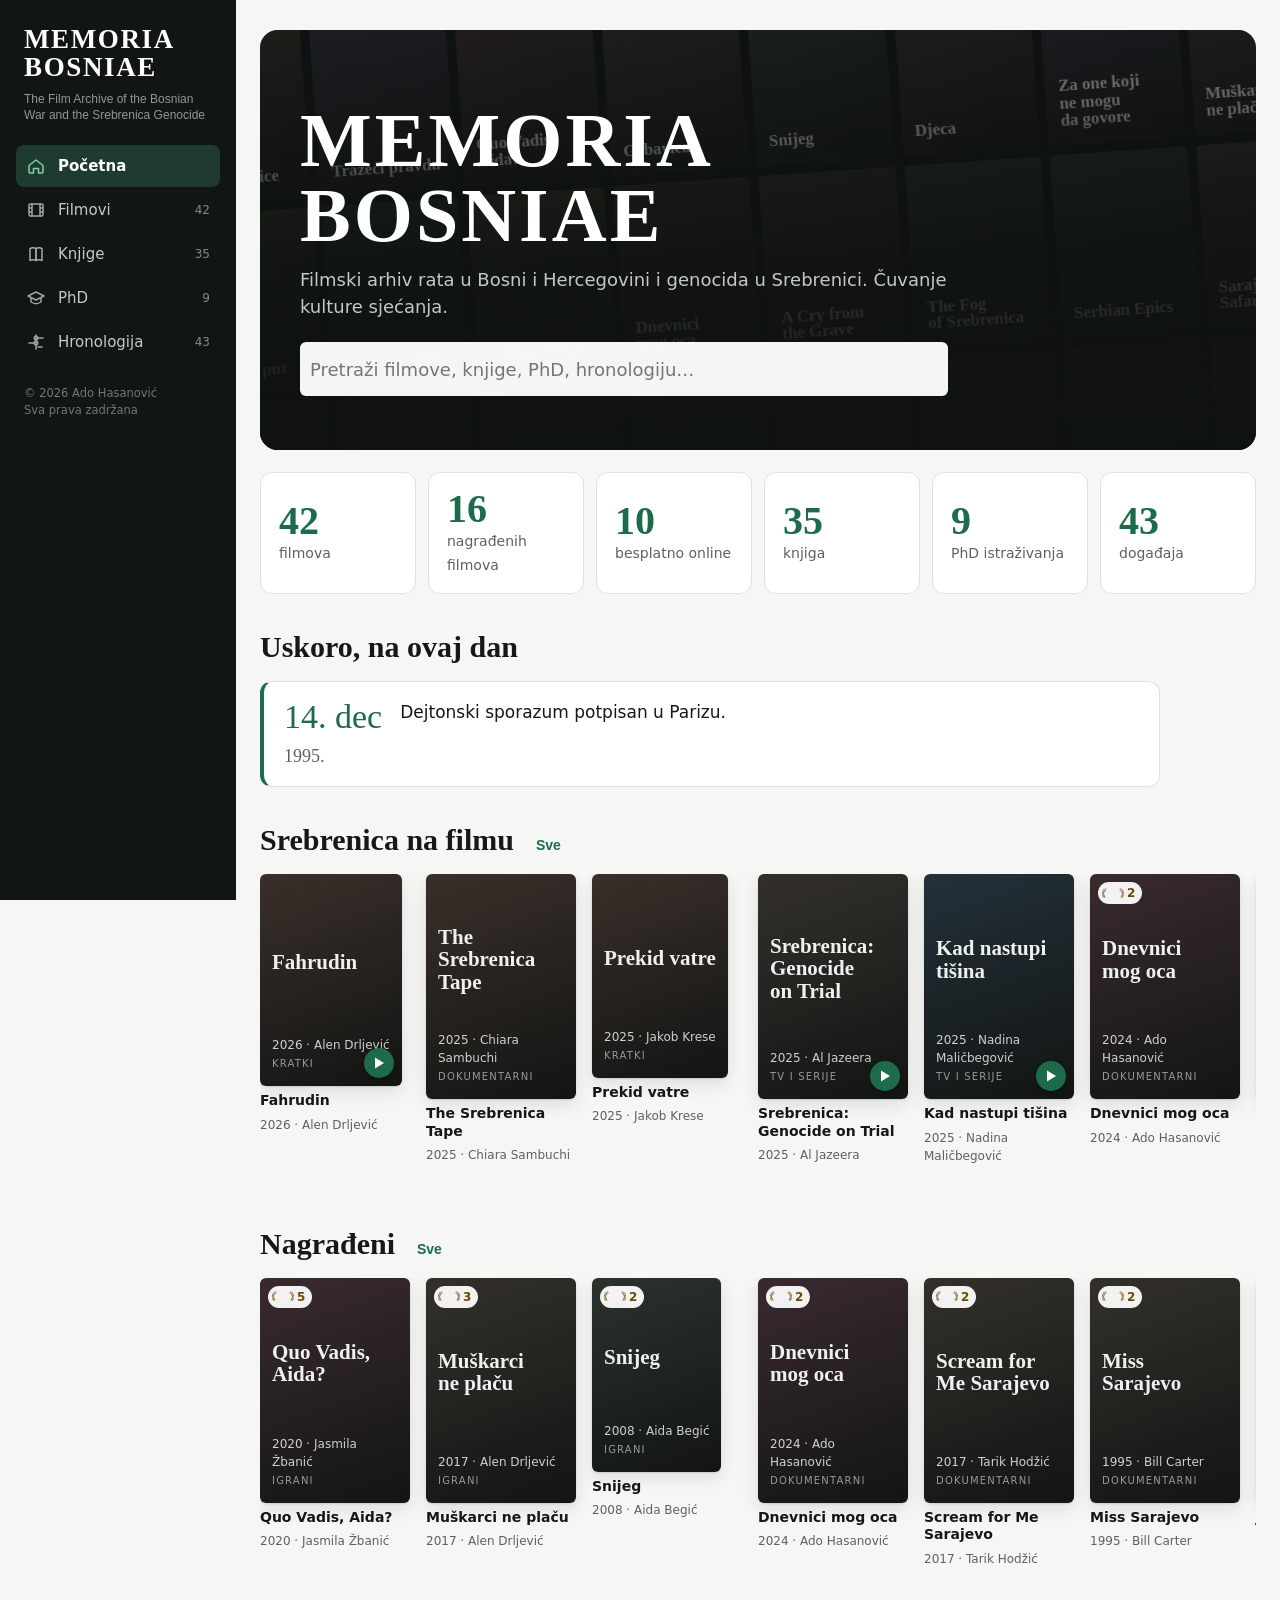
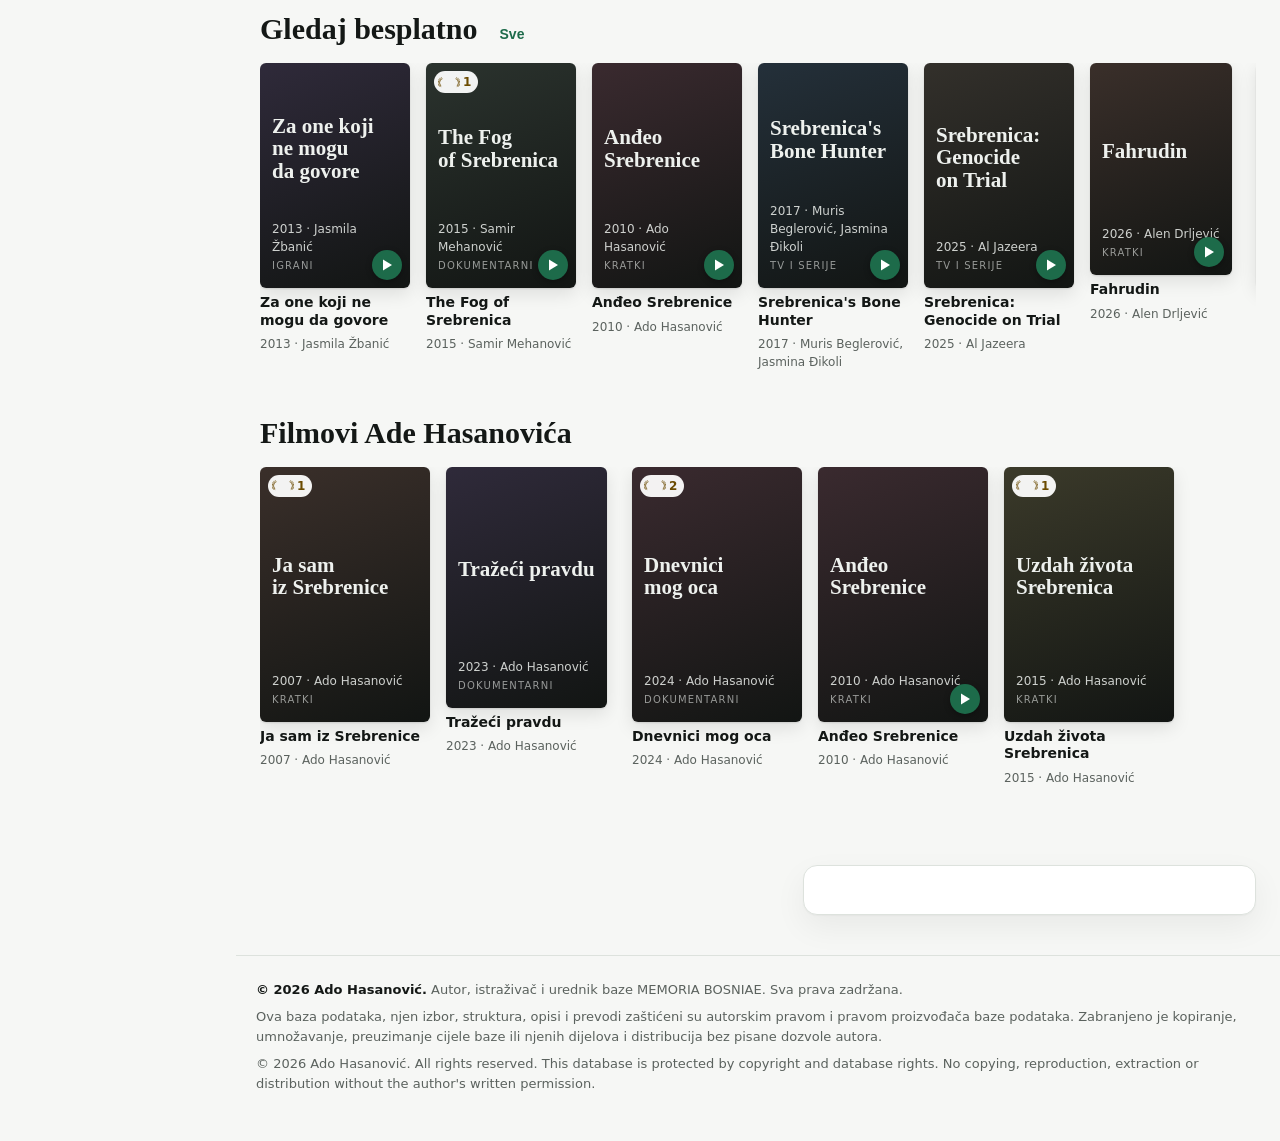
==== index.html @ 064d24ef "Objava 2026-11-22T23:03: index.html" ====
<!DOCTYPE html>
<html lang="bs">
<head>
<meta charset="utf-8">
<meta name="viewport" content="width=device-width,initial-scale=1">
<title>MEMORIA BOSNIAE</title>
<link rel="stylesheet" href="fonts.css">
<style>
/* VOICE: quiet editorial tool for an archive of record
   IDEA: a film archive's card catalogue, each work one index card with its provenance
   PICTURE: the catalogue itself, list of cards beside the open card
   COLOUR and TYPE: paper white, deep ink, Srebrenica flower green; amber only for "za provjeru"
   LAYOUT: bar with sections and actions, filters, list left, open card right */
:root{color-scheme:light dark;--bg:light-dark(#f6f7f5,#0f1311);--card:light-dark(#fff,#161b18);--ink:light-dark(#141816,#e9ece9);--mut:light-dark(#5b625e,#9aa39e);--line:light-dark(#dde2dd,#2a312d);--g:light-dark(#1d6b4a,#5fbf8f);--a:light-dark(#9a5b00,#e0a64a);--r:light-dark(#a3262a,#ef7b7f)}
*{box-sizing:border-box;min-width:0}
body{margin:0;background:var(--bg);color:var(--ink);font:16px/1.5 "Source Sans 3",system-ui,sans-serif}
h1,h2{font-family:"Cormorant Garamond",Georgia,serif;font-weight:600;line-height:1.1;margin:0}
button,input,select,textarea{font:inherit;color:inherit}
button{cursor:pointer;min-height:40px;padding:0 14px;border:1px solid var(--line);border-radius:6px;background:var(--card)}
button:hover{border-color:var(--g)}
button.pri{background:var(--g);border-color:var(--g);color:#fff}
button.dng{color:var(--r)}
:focus-visible{outline:3px solid var(--g);outline-offset:2px}
input,select,textarea{width:100%;padding:8px 10px;border:1px solid var(--line);border-radius:6px;background:var(--card);min-height:40px}
textarea{min-height:80px;resize:vertical}
.app{display:grid;grid-template-columns:236px minmax(0,1fr);min-height:100vh}
.side{position:sticky;top:0;height:100vh;overflow:auto;background:#111513;color:#d8ddd9;display:flex;flex-direction:column;gap:22px;padding:26px 16px 18px}
.brand{font-family:"Cormorant Garamond",serif;font-size:27px;line-height:1.02;font-weight:600;letter-spacing:.06em;color:#fff;padding:0 8px}
.brand small{display:block;margin-top:10px;font-family:"Source Sans 3",sans-serif;font-size:12px;line-height:1.35;letter-spacing:0;font-weight:400;color:#8f9a93}
.tabs{display:flex;flex-direction:column;gap:2px}
.tabs button{display:flex;align-items:center;gap:12px;width:100%;min-height:42px;padding:0 10px;border:0;border-radius:8px;background:none;color:#c3cac5;text-align:start;font-size:15px}
.tabs button svg{flex:none;opacity:.8}
.tabs button .n{margin-inline-start:auto;font-size:12px;color:#7f8a83;font-variant-numeric:tabular-nums}
.tabs button:hover{background:#1c221f;color:#fff}
.tabs button[aria-pressed=true]{background:#1f3a2e;color:#fff;font-weight:600}
.tabs button[aria-pressed=true] svg{opacity:1;color:#7fd3a6}
.sideacts{display:flex;flex-direction:column;gap:6px;margin-top:auto}
.sideacts button{background:#1a1f1c;border-color:#2a312d;color:#d8ddd9;text-align:start;font-size:14px}
.sideacts button:hover{border-color:#5fbf8f}
#home{padding:0 24px 40px}
.hhero{position:relative;overflow:hidden;border-radius:18px;background:#0e1210;color:#eef1ee;min-height:420px;display:flex;align-items:flex-end}
.hwall{position:absolute;inset:-20px;display:grid;grid-template-columns:repeat(auto-fill,minmax(110px,1fr));grid-auto-rows:165px;gap:8px;transform:rotate(-4deg) scale(1.12);opacity:.55}
.hwall .ph{aspect-ratio:auto;height:100%;border-radius:4px;overflow:hidden}.hwall img,.hwall .typo{width:100%;height:100%;object-fit:cover}
.hwall .typo .tt{font-size:15px}.hwall .typo .ty,.hwall .typo .tm{display:none}
.hhero::after{content:"";position:absolute;inset:0;background:linear-gradient(180deg,rgb(14 18 16/.15) 0%,rgb(14 18 16/.75) 55%,rgb(14 18 16/.97) 100%)}
.hin{position:relative;z-index:1;padding:40px;max-width:820px;display:flex;flex-direction:column;gap:14px}
.hin h2{font-family:"Cormorant Garamond",Georgia,serif;font-size:clamp(44px,6vw,76px);line-height:.98;letter-spacing:.04em;margin:0;color:#fff}
.hin p{margin:0;font-size:18px;color:#c3cac5;max-width:36em}
.hsearch{display:flex;gap:8px;margin-top:8px}.hsearch input{min-height:54px;font-size:18px;background:rgb(255 255 255/.96);color:#141816;border:0}
.hres{position:relative;z-index:2;margin-top:10px;background:var(--card);color:var(--ink);border-radius:12px;max-height:340px;overflow:auto;box-shadow:0 12px 30px rgb(0 0 0/.35)}
.hres button{display:flex;gap:12px;width:100%;border:0;border-bottom:1px solid var(--line);border-radius:0;background:none;text-align:start;padding:10px 14px;min-height:48px;align-items:center}
.hres small{color:var(--g);font-weight:600;min-width:7.5em}
.hstats{display:grid;grid-template-columns:repeat(auto-fit,minmax(140px,1fr));gap:12px;margin:22px 0 6px}
.hstat{background:var(--card);border:1px solid var(--line);border-radius:12px;padding:16px 18px;text-align:start}
.hstat b{display:block;font-family:"Cormorant Garamond",Georgia,serif;font-size:40px;line-height:1;color:var(--g)}
.hstat span{font-size:14px;color:var(--mut)}
.hrow{margin-top:30px}.hrow h3{font-family:"Cormorant Garamond",Georgia,serif;font-size:30px;margin:0 0 12px;display:flex;align-items:baseline;gap:12px}
.hrow h3 button{font-family:"Source Sans 3",sans-serif;font-size:14px;min-height:32px;padding:0 10px;border:0;background:none;color:var(--g)}
.hstrip{display:grid;grid-auto-flow:column;grid-auto-columns:minmax(150px,170px);gap:16px;overflow-x:auto;padding-bottom:8px}
.hday{display:flex;gap:18px;align-items:flex-start;background:var(--card);border:1px solid var(--line);border-left:4px solid var(--g);border-radius:12px;padding:18px 20px;max-width:900px}
.hday .d{font-family:"Cormorant Garamond",Georgia,serif;font-size:34px;line-height:1;color:var(--g);white-space:nowrap}
.upbar{position:fixed;left:50%;bottom:22px;transform:translateX(-50%);display:none;align-items:center;gap:12px;background:#111513;color:#eef1ee;padding:10px 12px 10px 18px;border-radius:12px;box-shadow:0 10px 30px rgb(0 0 0/.3);z-index:25;font-size:15px}.upbar.on{display:flex}.upbar #uplater{background:none;color:#c3cac5;border-color:#2a312d}
.ver{display:inline-block;margin-top:10px;font-family:"Source Sans 3",sans-serif;font-size:12px;letter-spacing:.02em;font-weight:600;color:#a6e6c3;background:#1f3a2e;padding:2px 9px;border-radius:99px}.ver:empty{display:none}
.sidecopy{margin:0;padding:0 8px;font-size:11.5px;line-height:1.4;color:#6f7a73}
.mainw{min-width:0;display:flex;flex-direction:column}
.top{position:sticky;top:0;z-index:5;display:flex;flex-wrap:wrap;align-items:center;gap:10px 16px;padding:18px 24px 12px;background:color-mix(in srgb,var(--bg) 92%,transparent);backdrop-filter:blur(10px)}
.top h1{font-family:"Cormorant Garamond",Georgia,serif;font-size:38px;line-height:1;margin:0 auto 0 0}
.acts{display:flex;gap:6px;flex-wrap:wrap}
.tools{display:grid;grid-template-columns:repeat(auto-fit,minmax(150px,1fr));gap:8px 10px;padding:4px 24px 12px;align-items:end}.tools .q{grid-column:span 2}.chk{display:flex;gap:8px;align-items:center;min-height:40px;font-size:15px;color:var(--ink)!important}.chk input{width:20px;min-height:0;height:20px;accent-color:var(--g)}
.tools label{font-size:13px;color:var(--mut)}
.stats{padding:0 24px 14px;font-size:14px;color:var(--mut);display:flex;gap:16px;flex-wrap:wrap}
.stats b{color:var(--ink)}
main{display:grid;grid-template-columns:minmax(0,1.15fr) minmax(0,1fr);gap:22px;padding:0 24px 40px;align-items:start}
.list{display:flex;flex-direction:column;gap:6px;max-height:calc(100vh - 200px);overflow:auto;padding:4px 6px 4px 2px}
.it{flex:none;display:grid;grid-template-columns:auto minmax(0,1fr) auto;gap:4px 12px;text-align:start;padding:10px 12px;background:var(--card);border:1px solid var(--line);border-radius:8px;min-height:0}
.it[aria-current=true]{border-color:var(--g);box-shadow:0 0 0 1px var(--g)}
.it .y{font-family:"Cormorant Garamond",serif;font-size:22px;color:var(--g);line-height:1.1;min-width:2.6em}
.it .t{font-weight:600}
.it .s{grid-column:2;font-size:14px;color:var(--mut)}
.badge{font-size:12px;font-weight:600;padding:2px 8px;border-radius:99px;white-space:nowrap;align-self:start}
.P{background:color-mix(in srgb,var(--g) 16%,transparent);color:var(--g)}
.ZP{background:color-mix(in srgb,var(--a) 18%,transparent);color:var(--a)}
.warn{color:var(--a);font-size:13px}
.bk .typo{background:linear-gradient(160deg,var(--c),#121513)}
.bk .typo .tt{font-size:18px}
.list.grid{display:grid;grid-template-columns:repeat(auto-fill,minmax(150px,1fr));gap:18px 14px;align-content:start}
.pc{display:flex;flex-direction:column;gap:6px;text-align:start;padding:0;border:0;background:none;min-height:0}
.pc .ph{position:relative;aspect-ratio:2/3;border-radius:6px;overflow:hidden;box-shadow:0 1px 2px rgb(0 0 0/.12),0 6px 18px rgb(0 0 0/.10);outline:2px solid transparent;transition:transform .15s}
.pc:hover .ph{transform:translateY(-2px)}.pc[aria-current=true] .ph{outline-color:var(--g);outline-offset:3px}
.pc img{width:100%;height:100%;object-fit:cover;display:block}
.typo{width:100%;height:100%;display:flex;flex-direction:column;justify-content:space-between;padding:14px 12px;color:#eef1ee}
.typo .tt{font-family:"Cormorant Garamond",Georgia,serif;font-weight:600;font-size:21px;line-height:1.05;text-wrap:balance}
.typo .ty{font-size:12px;opacity:.85}.typo .tm{font-size:10px;letter-spacing:.12em;text-transform:uppercase;opacity:.7}
.pc .pt{font-weight:600;font-size:14px;line-height:1.25}.pc .ps{font-size:12px;color:var(--mut)}
.wb{position:absolute;top:8px;left:8px;display:flex;align-items:center;gap:3px;background:rgb(255 255 255/.94);color:#6b4b00;font-size:12px;font-weight:700;padding:2px 7px 2px 4px;border-radius:99px}
.sd{position:absolute;top:10px;right:10px;width:10px;height:10px;border-radius:50%;border:2px solid #fff}.sd.P{background:var(--g)}.sd.ZP{background:var(--a)}
.hero{display:grid;grid-template-columns:180px minmax(0,1fr);gap:22px;align-items:start}
.hero .ph{aspect-ratio:2/3;border-radius:6px;overflow:hidden;box-shadow:0 6px 22px rgb(0 0 0/.18)}.hero img{width:100%;height:100%;object-fit:cover;display:block}
.laurels{display:flex;flex-wrap:wrap;gap:10px 18px;margin:6px 0 4px}
.laurel{position:relative;width:168px;height:92px;display:flex;align-items:center;justify-content:center;color:#7a5a12}
.laurel.n{color:var(--mut)}
.laurel svg{position:absolute;inset:0;width:100%;height:100%}
.laurel .lt{position:relative;text-align:center;max-width:104px;line-height:1.1;display:flex;flex-direction:column;gap:2px}
.laurel b{font-size:11.5px;text-transform:none}.laurel span{font-size:10.5px;opacity:.85}
.fj{list-style:none;margin:0;padding:0;border-top:1px solid var(--line)}
.fj li{display:grid;grid-template-columns:3.2em minmax(0,1fr) auto;gap:10px;padding:8px 0;border-bottom:1px solid var(--line);font-size:15px;align-items:baseline}
.fj .y{color:var(--mut);font-variant-numeric:tabular-nums}
.rz{font-size:11px;font-weight:700;padding:1px 8px;border-radius:99px;white-space:nowrap}
.rz.nagrada{background:#f3e7c4;color:#6b4b00}.rz.nominacija{background:color-mix(in srgb,var(--a) 14%,transparent);color:var(--a)}.rz.selekcija{background:color-mix(in srgb,var(--mut) 14%,transparent);color:var(--mut)}
.watchbar{display:flex;flex-wrap:wrap;gap:8px;margin:14px 0 6px}
.playbtn{display:inline-flex;align-items:center;gap:10px;min-height:48px;padding:0 20px;border-radius:8px;border:0;background:var(--g);color:#fff;font-weight:600;font-size:16px}
.playbtn.paid{background:var(--ink);color:var(--bg)}
.playbtn svg{flex:none}
.find{display:flex;flex-wrap:wrap;gap:6px;align-items:center;font-size:14px;color:var(--mut)}
.find a{padding:4px 10px;border:1px solid var(--line);border-radius:99px;text-decoration:none;color:var(--ink)}
.find a:hover{border-color:var(--g)}
.pb{position:absolute;bottom:8px;right:8px;width:30px;height:30px;border-radius:50%;background:var(--g);display:flex;align-items:center;justify-content:center;box-shadow:0 2px 6px rgb(0 0 0/.3)}
video.arch{width:100%;max-height:420px;background:#000;border-radius:8px;margin:6px 0}
.frow{display:grid;grid-template-columns:70px minmax(0,1.3fr) minmax(0,1fr) minmax(0,1.2fr) 120px 40px;gap:6px;margin-bottom:6px}
.frow input[data-f=izvor]{grid-column:2/6}
.drop{display:flex;gap:14px;align-items:center;padding:12px;border:1px dashed var(--line);border-radius:8px}
.drop.on{border-color:var(--g);background:color-mix(in srgb,var(--g) 8%,transparent)}
.drop .pv{width:72px;aspect-ratio:2/3;border-radius:4px;overflow:hidden;background:var(--line);flex:none}.drop .pv img{width:100%;height:100%;object-fit:cover}
.panel{position:sticky;top:84px;max-height:calc(100vh - 100px);overflow:auto;background:var(--card);border:1px solid var(--line);border-radius:14px;padding:24px;box-shadow:0 1px 2px rgb(0 0 0/.04),0 12px 32px rgb(0 0 0/.06)}
.panel.film{padding:0}.panel.film .inner{padding:24px}
.backdrop{position:relative;padding:24px;border-radius:14px 14px 0 0;overflow:hidden;background:#151a17;color:#eef1ee}
.backdrop .bg{position:absolute;inset:-30px;background-size:cover;background-position:center;filter:blur(28px) saturate(1.1);opacity:.5;transform:scale(1.1)}
.backdrop::after{content:"";position:absolute;inset:0;background:linear-gradient(180deg,rgb(17 21 19/.35),rgb(17 21 19/.85))}
.backdrop>*{position:relative;z-index:1}
.backdrop .meta{color:#c3cac5}.backdrop h2{color:#fff}
.backdrop .find{color:#c3cac5}.backdrop .find a{color:#eef1ee;border-color:rgb(255 255 255/.2)}
.backdrop .laurels{margin-top:18px}.backdrop .badge.P{background:rgb(127 211 166/.18);color:#a6e6c3}.backdrop .badge.ZP{background:rgb(224 166 74/.2);color:#f0c27e}.backdrop .laurel{color:#e3c477}.backdrop .laurel.n{color:#aab3ad}
.panel h2{font-size:34px}
.meta{color:var(--mut);margin:6px 0 14px}
.sec{margin:14px 0}
.sec h3{font-size:13px;color:var(--mut);margin:0 0 4px;font-weight:600}
.sec p{margin:0}
.chips{display:flex;flex-wrap:wrap;gap:6px}
.chip{font-size:13px;padding:2px 10px;border-radius:99px;border:1px solid var(--line)}
.w{display:flex;gap:8px;align-items:baseline;margin:4px 0}
.w .k{font-size:12px;font-weight:600;padding:1px 8px;border-radius:99px;white-space:nowrap}
.k.besplatno{background:color-mix(in srgb,var(--g) 16%,transparent);color:var(--g)}
.k.reklame,.k.placeno{background:color-mix(in srgb,var(--a) 16%,transparent);color:var(--a)}
.k.nema{background:color-mix(in srgb,var(--r) 12%,transparent);color:var(--r)}
a{color:var(--g);overflow-wrap:anywhere}
.row{display:flex;gap:8px;flex-wrap:wrap;margin-top:16px}
.form{display:grid;grid-template-columns:minmax(0,1fr) minmax(0,1fr);gap:10px 12px}
.form .full{grid-column:1/-1}
.form label{font-size:13px;color:var(--mut);display:block;margin-bottom:3px}
.wrow{display:grid;grid-template-columns:130px minmax(0,1fr) minmax(0,1.4fr) 40px;gap:6px;margin-bottom:6px}
.wrow button{padding:0}
.empty{color:var(--mut);padding:30px;text-align:center}
.toast{position:fixed;bottom:20px;left:50%;transform:translateX(-50%);background:var(--ink);color:var(--bg);padding:10px 18px;border-radius:8px;opacity:0;transition:opacity .2s;pointer-events:none;z-index:20}
.toast.on{opacity:1}
.modal{position:fixed;inset:0;background:rgb(0 0 0/.4);display:none;align-items:center;justify-content:center;z-index:30;padding:20px}
.modal.on{display:flex}
.modal>div{background:var(--card);border-radius:10px;padding:22px;max-width:420px}
.legal{border-top:1px solid var(--line);padding:24px 20px 40px;font-size:13px;color:var(--mut);max-width:1100px}.legal p{margin:0 0 8px}.legal strong{color:var(--ink)}
.web #bNew,.web #bUndo,.web #bVid,.web .sideacts,.web .panel .row,.web .warnsec,.web .notesec,.web #fs,.web label[for=fs],.web .sd,.web .badge{display:none!important}
@media(prefers-reduced-motion:reduce){.toast{transition:none}}
@media(max-width:860px){.app{grid-template-columns:minmax(0,1fr)}.side{position:static;height:auto;padding:16px}.tabs{flex-direction:row;flex-wrap:wrap}.tabs button{width:auto}.sideacts{flex-direction:row;flex-wrap:wrap;margin-top:0}.panel{position:static;max-height:none}.hero{grid-template-columns:120px minmax(0,1fr)}.frow{grid-template-columns:minmax(0,1fr) minmax(0,1fr)}.frow input[data-f=izvor]{grid-column:1/-1}main{grid-template-columns:minmax(0,1fr)}.list{max-height:none}.panel{position:static;max-height:none}.tools{grid-template-columns:minmax(0,1fr) minmax(0,1fr)}.tools .q{grid-column:1/-1}.form{grid-template-columns:minmax(0,1fr)}.wrow{grid-template-columns:minmax(0,1fr) minmax(0,1fr)}}
</style>
</head>
<body>
<div class="app">
<aside class="side">
  <div class="brand">MEMORIA<br>BOSNIAE<small>The Film Archive of the Bosnian War and the Srebrenica Genocide</small><span class="ver" id="ver"></span></div>
  <nav class="tabs" id="tabs" aria-label="Sekcije"></nav>
  <div class="sideacts">
    <button id="bSave">Spremi kopiju baze</button>
    <button id="bLoad">Učitaj bazu</button>
    <button id="bPub">Objavi na web</button>
    <button id="bExport">Izvezi JSON</button>
    <button id="bSet">Postavke objave</button>
  </div>
  <p class="sidecopy">© 2026 Ado Hasanović<br>Sva prava zadržana</p>
  <input type="file" id="file" accept=".json,application/json" hidden><input type="file" id="vid" accept="video/*,.mp4,.mov,.mkv,.webm" multiple hidden><input type="file" id="pimg" accept="image/*" hidden><input type="file" id="srt" accept=".srt,.vtt,.txt" hidden>
</aside>
<div class="mainw">
  <header class="top">
    <h1 id="h1">Filmovi</h1>
    <div class="acts">
      <button id="bVid" hidden>Uvezi videe iz ADONIS</button>
      <button id="bUndo" disabled>Poništi</button>
      <button class="pri" id="bNew">+ Novi unos</button>
    </div>
  </header>
  <section id="home" hidden></section>
  <div class="tools" id="tools"></div>
  <div class="stats" id="stats"></div>
  <main>
    <div class="list" id="list" role="list"></div>
    <section class="panel" id="panel" aria-live="polite"></section>
  </main>
  <footer class="legal">
    <p><strong>© 2026 Ado Hasanović.</strong> Autor, istraživač i urednik baze MEMORIA BOSNIAE. Sva prava zadržana.</p>
    <p>Ova baza podataka, njen izbor, struktura, opisi i prevodi zaštićeni su autorskim pravom i pravom proizvođača baze podataka. Zabranjeno je kopiranje, umnožavanje, preuzimanje cijele baze ili njenih dijelova i distribucija bez pisane dozvole autora.</p>
    <p lang="en">© 2026 Ado Hasanović. All rights reserved. This database is protected by copyright and database rights. No copying, reproduction, extraction or distribution without the author's written permission.</p>
  </footer>
</div>
</div>
<div class="upbar" id="upbar" role="status"><span id="upmsg"></span><button class="pri" id="upgo">Restartuj sada</button><button id="uplater">Kasnije</button></div>
<div class="toast" id="toast" role="status"></div>
<div class="modal" id="smodal"><div style="max-width:480px"><h2 style="font-size:28px;margin:0 0 8px">Objava na web</h2><p style="margin:0 0 12px;color:var(--mut);font-size:15px">Web stranica: <a href="#" id="siteLink">adohasanovicfilm.github.io/memoria-bosniae</a></p><label for="tok" style="font-size:13px;color:var(--mut)">GitHub ključ (token) s pravom pisanja u repo memoria-bosniae</label><input id="tok" type="password" autocomplete="off" placeholder="github_pat_…" style="margin:4px 0 6px"><p id="tokState" style="margin:0 0 10px;font-size:13px;color:var(--mut)"></p><div class="row" style="margin-top:6px"><button class="pri" id="tokSave">Spremi ključ</button><button id="tokNew">Napravi ključ na GitHubu</button><button id="sClose">Zatvori</button></div></div></div>
<div class="modal" id="modal"><div><p id="mq"></p><div class="row"><button class="dng" id="my">Da, obriši</button><button id="mn">Odustani</button></div></div></div>

<script>
{
const SEED=(/*SEED*/null)||{filmovi:[],knjige:[],phd:[],hronologija:[],svjedocanstva:[],arhiva:[]};
const KEY="mb-cinema-db";
const $=s=>document.querySelector(s);
const esc=v=>String(v??"").replace(/[&<>"]/g,c=>({"&":"&amp;","<":"&lt;",">":"&gt;",'"':"&quot;"}[c]));
const clone=o=>JSON.parse(JSON.stringify(o));
const get=(o,p)=>p.split(".").reduce((a,k)=>a?.[k],o);
const set=(o,p,v)=>{const ks=p.split(".");let a=o;ks.slice(0,-1).forEach(k=>{a[k]=a[k]||{};a=a[k]});a[ks.at(-1)]=v};

const TIP={igrani:"Igrani",dokumentarni:"Dokumentarni",kratki:"Kratki",tv:"TV i serije",sporni:"Propagandni i sporni"};
const GL={besplatno:"Besplatno bez reklama",reklame:"Besplatno uz reklame",placeno:"Plaćeno",nema:"Nedostupno online"};
const JEZ={bs:"bosanski",hr:"hrvatski",sr:"srpski",en:"engleski",it:"talijanski",fr:"francuski",de:"njemački",nl:"holandski"};
const DOZ={nema:"Nema dozvole (ne ide na web)",presskit:"Press kit distributera",distributer:"Pisana dozvola distributera",vlastito:"Vlastito djelo"};
const REZ={nagrada:"Nagrada",nominacija:"Nominacija",selekcija:"Selekcija"};
const wins=x=>(x.festivali||[]).filter(r=>r.rezultat==="nagrada").length;
const TONES=["#2b332e","#3a2f2a","#24303a","#3b3a2a","#2f2a3a","#1f3330","#3a2a2f","#33302b"];
const tone=t=>TONES[[...String(t)].reduce((a,c)=>a+c.charCodeAt(0),0)%TONES.length];
const typo=x=>`<div class="typo" style="background:linear-gradient(160deg,${tone(x.naslov)},#121513)"><span></span><span class="tt">${esc(x.naslov)}</span><span class="ty">${esc([x.godina,x.rezija].filter(Boolean).join(" · "))}<br><span class="tm">${esc(TIP[x.tip]||"")}</span></span></div>`;
const AUTO={};
const PLAYSVG='<svg width="14" height="14" viewBox="0 0 14 14" aria-hidden="true"><path d="M3 1.5 L12 7 L3 12.5 Z" fill="currentColor"/></svg>';
const freeSrc=x=>(x.gledati||[]).find(g=>g.url&&g.vrsta==="besplatno")||(x.gledati||[]).find(g=>g.url&&g.vrsta==="reklame");
const paidSrc=x=>(x.gledati||[]).find(g=>g.url&&g.vrsta==="placeno");
const FIND=[["JustWatch Italija","https://www.justwatch.com/it/cerca?q="],["JustWatch SAD","https://www.justwatch.com/us/search?q="],["MUBI","https://mubi.com/search/films?query="],["ARTE","https://www.arte.tv/it/search/?q="],["MLOL","https://www.medialibrary.it/media/ricerca.aspx?keywords="],["Letterboxd","https://letterboxd.com/search/films/"],["YouTube","https://www.youtube.com/results?search_query="]];
const findLinks=x=>{const q=encodeURIComponent((x.naslovEn||x.naslov)+(x.godina?" "+x.godina:""));const qt=encodeURIComponent(x.naslovEn||x.naslov);return FIND.map(([n,u])=>`<a href="${u}${n==="Letterboxd"?qt+"/":n.startsWith("JustWatch")?qt:q}" target="_blank" rel="noopener">${n}</a>`).join("")};
const posterHtml=x=>{const u=x.poster||AUTO[x.id];return u?`<img src="${u}" alt="Plakat: ${esc(x.naslov)}" loading="lazy">`:typo(x)};
const LEAF=(()=>{const P=[];for(let i=0;i<=8;i++){const th=(235-i*14)*Math.PI/180;P.push([56+48*Math.cos(th),52-44*Math.sin(th)])}
let d=`<path d="M${P.map(q=>q[0].toFixed(1)+" "+q[1].toFixed(1)).join(" L")}" fill="none" stroke="currentColor" stroke-width="1.6"/>`;
for(let i=1;i<P.length;i++){const[a,b]=P[i-1],[c,e]=P[i];const ang=Math.atan2(e-b,c-a)*180/Math.PI;for(const side of[-1,1]){const off=side*6,nx=-(e-b),ny=(c-a),L=Math.hypot(nx,ny)||1,x=c+nx/L*off,y=e+ny/L*off;d+=`<ellipse cx="${x.toFixed(1)}" cy="${y.toFixed(1)}" rx="2.8" ry="7" transform="rotate(${(ang+90+side*35).toFixed(0)} ${x.toFixed(1)} ${y.toFixed(1)})"/>`}}return d})();
const laurel=r=>`<div class="laurel ${r.rezultat==="nagrada"?"w":"n"}"><svg viewBox="0 0 184 100" aria-hidden="true"><g fill="currentColor" opacity="${r.rezultat==="nagrada"?0.85:0.45}">${LEAF}</g><g fill="currentColor" opacity="${r.rezultat==="nagrada"?0.85:0.45}" transform="translate(184 0) scale(-1 1)">${LEAF}</g></svg><div class="lt"><b>${esc(r.nagrada||REZ[r.rezultat])}</b><span>${esc([r.festival,r.god].filter(Boolean).join(" "))}</span></div></div>`;
const SAG={da:"Saglasnost: da",ne:"Saglasnost: nema",utoku:"Saglasnost: u toku"};
const PRAVA={nepoznato:"Prava nepoznata",javno:"Javno, samo link",dozvola:"Dozvola autora",vlastito:"Vlastiti snimak"};
const COLS={
 filmovi:{label:"Filmovi",prefix:"f",title:x=>x.naslov,year:x=>x.godina,sub:x=>[x.rezija,TIP[x.tip]].filter(Boolean).join(" · "),
  fields:[["naslov","Originalni naslov","text"],["naslovEn","Engleski naslov","text"],["naslovIt","Talijanski naslov","text"],["tip","Vrsta","select",TIP],["godina","Godina","num"],["trajanje","Trajanje","text"],["rezija","Režija","text"],["zemlja","Zemlja","text"],["sinopsis.bs","Sinopsis BS","area"],["sinopsis.en","Sinopsis EN","area"],["sinopsis.it","Sinopsis IT","area"],["poster","Plakat","poster"],["posterIzvor","Izvor plakata","text"],["posterDozvola","Dozvola za plakat","select",DOZ],["festivali","Festivalski put i nagrade","fest"],["gledati","Gdje gledati","watch"],["teme","Teme (zarezom)","tags"],["izvori","Izvori (jedan link po redu)","lines"],["status","Status","select",{P:"Provjereno",ZP:"Za provjeru"}],["napomena","Napomena","area"]],
  blank:()=>({tip:"dokumentarni",naslov:"Novi film",naslovEn:"",naslovIt:"",godina:"",zemlja:"",rezija:"",trajanje:"",sinopsis:{bs:"",en:"",it:""},festivali:[],poster:"",posterIzvor:"",posterDozvola:"nema",gledati:[],teme:[],izvori:[],status:"ZP",napomena:""}),
  text:x=>[x.naslov,x.naslovEn,x.naslovIt,x.rezija,x.zemlja,x.godina,(x.festivali||[]).map(r=>r.festival+" "+r.nagrada).join(" "),x.sinopsis?.bs,(x.teme||[]).join(" ")].join(" ")},
 knjige:{label:"Knjige",prefix:"b",title:x=>x.naslov,year:x=>x.godina,sub:x=>[x.autor,JEZ[x.jezik]||x.jezik].filter(Boolean).join(" · "),
  fields:[["naslov","Naslov","text"],["autor","Autor","text"],["godina","Godina","num"],["izdavac","Izdavač","text"],["jezik","Jezik","select",JEZ],["vrsta","Vrsta","select",{"svjedočanstvo":"Svjedočanstvo","historija i novinarstvo":"Historija i novinarstvo","izvještaj":"Izvještaj","proza i poezija":"Proza i poezija","grafički roman i fotografija":"Grafički roman i fotografija","studija o filmu":"Studija o filmu"}],["opis","Opis","area"],["status","Status","select",{P:"Provjereno",ZP:"Za provjeru"}]],
  blank:()=>({vrsta:"historija i novinarstvo",autor:"",naslov:"Nova knjiga",godina:"",izdavac:"",jezik:"bs",opis:"",status:"ZP"}),
  text:x=>[x.naslov,x.autor,x.izdavac,x.godina,x.opis,x.vrsta].join(" ")},
 phd:{label:"PhD",prefix:"d",title:x=>x.naslov,year:x=>x.godina,sub:x=>[x.autor,x.univerzitet].filter(Boolean).join(" · "),
  fields:[["naslov","Naslov disertacije","area"],["autor","Autor","text"],["univerzitet","Univerzitet","text"],["godina","Godina","num"],["url","Repozitorij (link)","text"],["status","Status","select",{P:"Provjereno",ZP:"Za provjeru"}],["napomena","Napomena","area"]],
  blank:()=>({autor:"",naslov:"Nova disertacija",univerzitet:"",godina:"",url:"",status:"ZP",napomena:""}),
  text:x=>[x.naslov,x.autor,x.univerzitet,x.godina].join(" ")},
 hronologija:{label:"Hronologija",prefix:"h",title:x=>x.tekst?.bs,year:x=>x.datum?.slice(0,4),sub:x=>[x.datum,x.izvor].filter(Boolean).join(" · "),
  fields:[["datum","Datum (GGGG-MM-DD)","text"],["tekst.bs","Tekst BS","area"],["tekst.en","Tekst EN","area"],["tekst.it","Tekst IT","area"],["izvor","Izvor","text"],["status","Status","select",{P:"Provjereno",ZP:"Za provjeru"}]],
  blank:()=>({datum:new Date().toISOString().slice(0,10),tekst:{bs:"Novi događaj",en:"",it:""},izvor:"",status:"ZP"}),
  text:x=>[x.datum,x.tekst?.bs,x.tekst?.en,x.izvor].join(" ")},
 svjedocanstva:{label:"Svjedočanstva",prefix:"s",title:x=>x.ime,year:x=>(x.datum||"").slice(0,4),sub:x=>[x.mjesto,SAG[x.saglasnost]].filter(Boolean).join(" · "),
  fields:[["ime","Ime svjedoka","text"],["mjesto","Mjesto snimanja","text"],["datum","Datum snimanja (GGGG-MM-DD)","text"],["autor","Autor snimka","text"],["jezik","Jezik iskaza","select",JEZ],["trajanje","Trajanje","text"],["video","Video (fajl ili link)","text"],["saglasnost","Saglasnost","select",SAG],["dokument","Gdje je dokument saglasnosti","text"],["transkript.bs","Transkript BS","srt"],["transkript.en","Transkript EN","srt"],["transkript.it","Transkript IT","srt"],["indeks","Indeks po minutama (npr. 03:10 Život u enklavi)","lines"],["mjesta","Mjesta (zarezom)","tags"],["teme","Teme (zarezom)","tags"],["filmovi","Povezani filmovi (zarezom)","tags"],["status","Status","select",{P:"Provjereno",ZP:"Za provjeru"}],["napomena","Napomena","area"]],
  blank:()=>({ime:"Novo svjedočanstvo",mjesto:"",datum:"",autor:"",jezik:"bs",trajanje:"",video:"",saglasnost:"ne",dokument:"",transkript:{bs:"",en:"",it:""},indeks:[],mjesta:[],teme:[],filmovi:[],status:"ZP",napomena:""}),
  text:x=>[x.ime,x.mjesto,x.autor,x.datum,(x.teme||[]).join(" "),(x.mjesta||[]).join(" "),x.transkript?.bs,x.transkript?.en].join(" ")},
 arhiva:{label:"Arhiva videa",prefix:"v",title:x=>x.naslov,year:x=>(x.datum||"").slice(0,4),sub:x=>[x.izvor,x.trajanje,PRAVA[x.prava]].filter(Boolean).join(" · "),
  fields:[["naslov","Naslov","text"],["originalni","Originalni naziv fajla","text"],["izvor","Izvor (kanal, autor, arhiv)","text"],["url","Link na original","text"],["datum","Datum snimka (GGGG-MM-DD)","text"],["trajanje","Trajanje","text"],["prava","Prava korištenja","select",PRAVA],["opis","Opis","area"],["transkript.bs","Transkript BS","srt"],["teme","Teme (zarezom)","tags"],["status","Status","select",{P:"Provjereno",ZP:"Za provjeru"}],["napomena","Napomena","area"]],
  blank:()=>({naslov:"Novi video",originalni:"",izvor:"",url:"",datum:"",trajanje:"",prava:"nepoznato",opis:"",transkript:{bs:"",en:"",it:""},teme:[],status:"ZP",napomena:""}),
  text:x=>[x.naslov,x.originalni,x.izvor,x.opis,(x.teme||[]).join(" ")].join(" ")}
};

let db=null;try{db=JSON.parse(localStorage.getItem(KEY))}catch(e){}
if(!db||!db.filmovi)db=clone(SEED);
function migrate(d){(d.filmovi||[]).forEach(f=>{if(!Array.isArray(f.festivali)){const sf=SEED.filmovi.find(z=>z.id===f.id&&z.naslov===f.naslov);f.festivali=sf&&sf.festivali.length?clone(sf.festivali):(f.festivali?[{god:"",festival:String(f.festivali),sekcija:"",nagrada:"",rezultat:"selekcija",izvor:""}]:[])}f.poster=f.poster||"";f.posterIzvor=f.posterIzvor||"";f.posterDozvola=f.posterDozvola||"nema"});d.svjedocanstva=d.svjedocanstva||[];d.arhiva=d.arhiva||[];d.naziv="MEMORIA BOSNIAE";return d}
db=migrate(db);
let tab="pocetna",sel=null,edit=false,undo=null;
const F={q:"",a:"",b:"",s:"",n:false,o:""};

function persist(){if(typeof WEB!=="undefined"&&WEB)return;if(window.mb){db.autor="Ado Hasanović";db.izmijenjeno=new Date().toISOString();window.mb.save(JSON.stringify(db)).catch(()=>toast("Spremanje nije uspjelo"));return}db.autor="Ado Hasanović";db.prava="© 2026 Ado Hasanović. Sva prava zadržana. Zabranjeno kopiranje i distribucija bez pisane dozvole autora.";db.izmijenjeno=new Date().toISOString();try{localStorage.setItem(KEY,JSON.stringify(db))}catch(e){toast("Automatsko spremanje nije dostupno; koristi Spremi bazu.")}}
function snap(){undo=clone(db);$("#bUndo").disabled=false}
function toast(m){const t=$("#toast");t.textContent=m;t.classList.add("on");clearTimeout(t._h);t._h=setTimeout(()=>t.classList.remove("on"),2600)}
function warns(x){const w=[];if(tab==="filmovi"&&x.status==="P"&&(x.izvori||[]).length<2)w.push("Manje od dva izvora");if(tab==="filmovi"&&!(x.gledati||[]).length)w.push("Nema podatka gdje gledati");if(tab==="filmovi"&&!x.sinopsis?.en)w.push("Nema EN sinopsisa");if(tab==="filmovi"&&x.poster&&x.posterDozvola==="nema")w.push("Plakat bez dozvole: ne ide na web");if(tab==="svjedocanstva"&&x.saglasnost!=="da")w.push("Nema potvrđene saglasnosti: ne ide na web");if(tab==="svjedocanstva"&&!x.transkript?.bs)w.push("Nema transkripta");if(tab==="arhiva"&&x.prava==="nepoznato")w.push("Prava nepoznata: ne ide na web");return w}

function filters(){
  const c=COLS[tab];let opts="";
  const sel=(id,label,map)=>`<div><label for="${id}">${label}</label><select id="${id}"><option value="">Sve</option>${Object.entries(map).map(([k,v])=>`<option value="${esc(k)}">${esc(v)}</option>`).join("")}</select></div>`;
  if(tab==="filmovi")opts=sel("fa","Vrsta",TIP)+sel("fb","Dostupnost",GL)+`<div><label for="fo">Poredaj</label><select id="fo"><option value="">Najnovije</option><option value="stari">Najstarije</option><option value="naslov">Naslov A–Ž</option><option value="nagrade">Broj nagrada</option></select></div><label class="chk"><input type="checkbox" id="fn"${F.n?" checked":""}> Samo nagrađeni</label>`;
  else if(tab==="knjige")opts=sel("fa","Vrsta",c.fields.find(f=>f[0]==="vrsta")[3])+sel("fb","Jezik",JEZ);
  else opts="<div></div><div></div>";
  $("#tools").innerHTML=`<div class="q"><label for="fq">Pretraga</label><input id="fq" type="search" placeholder="Naslov, autor, festival, tema…" value="${esc(F.q)}"></div>${opts}${sel("fs","Status",{P:"Provjereno",ZP:"Za provjeru",W:"S upozorenjem"})}<button id="fx">Očisti</button>`;
  ["fa","fb","fs","fo"].forEach(id=>{const e=$("#"+id);if(e)e.value=F[id[1]]||""});
}
function rows(){
  const c=COLS[tab],q=F.q.toLowerCase();
  return db[tab].filter(x=>{
    if(q&&!c.text(x).toLowerCase().includes(q))return false;
    if(F.s==="W"){if(!warns(x).length)return false}else if(F.s&&x.status!==F.s)return false;
    if(tab==="filmovi"){if(F.n&&!wins(x))return false;if(F.a&&x.tip!==F.a)return false;if(F.b&&!(x.gledati||[]).some(g=>g.vrsta===F.b))return false}
    if(tab==="knjige"){if(F.a&&x.vrsta!==F.a)return false;if(F.b&&x.jezik!==F.b)return false}
    return true}).sort((a,b)=>tab==="filmovi"&&F.o==="nagrade"?wins(b)-wins(a)||(+c.year(b)||0)-(+c.year(a)||0):tab==="filmovi"&&F.o==="stari"?(+c.year(a)||9999)-(+c.year(b)||9999):tab==="filmovi"&&F.o==="naslov"?String(c.title(a)).localeCompare(String(c.title(b)),"bs"):tab==="hronologija"?String(a.datum).localeCompare(b.datum):(+c.year(b)||0)-(+c.year(a)||0)||String(c.title(a)).localeCompare(String(c.title(b))));
}
const ICO={filmovi:'<rect x="3" y="4" width="14" height="12" rx="1.5"/><path d="M6 4v12M14 4v12M3 8h3M3 12h3M14 8h3M14 12h3"/>',knjige:'<path d="M4 4.5c2-1 4-1 6 0v12c-2-1-4-1-6 0z"/><path d="M10 4.5c2-1 4-1 6 0v12c-2-1-4-1-6 0z"/>',phd:'<path d="M2 8l8-4 8 4-8 4z"/><path d="M5 9.5V14c3 2 7 2 10 0V9.5"/>',hronologija:'<path d="M10 3v14"/><circle cx="10" cy="6" r="1.8"/><circle cx="10" cy="11" r="1.8"/><path d="M12 6h5M3 11h5M12 15h4"/>',svjedocanstva:'<rect x="7" y="3" width="6" height="9" rx="3"/><path d="M4.5 10a5.5 5.5 0 0011 0M10 15.5V18"/>',arhiva:'<rect x="3" y="4" width="14" height="4" rx="1"/><path d="M4.5 8v8h11V8M8 11h4"/>'};
function renderTabs(){$("#tabs").innerHTML=`<button data-t="pocetna" aria-pressed="${tab==="pocetna"}"><svg width="20" height="20" viewBox="0 0 20 20" fill="none" stroke="currentColor" stroke-width="1.5" stroke-linecap="round" stroke-linejoin="round" aria-hidden="true"><path d="M3 9.5 10 4l7 5.5V16a1 1 0 0 1-1 1h-3.5v-4.5h-5V17H4a1 1 0 0 1-1-1z"/></svg><span>Početna</span></button>`+Object.entries(COLS).map(([k,c])=>`<button data-t="${k}" aria-pressed="${k===tab}"><svg width="20" height="20" viewBox="0 0 20 20" fill="none" stroke="currentColor" stroke-width="1.5" stroke-linecap="round" stroke-linejoin="round" aria-hidden="true">${ICO[k]||""}</svg><span>${c.label}</span><span class="n">${db[k].length}</span></button>`).join("");$("#h1").textContent=tab==="pocetna"?"":COLS[tab].label}
function renderList(){
  const c=COLS[tab],R=rows(),all=db[tab];
  const p=all.filter(x=>x.status==="P").length;
  if(typeof WEB!=="undefined"&&WEB){$("#stats").innerHTML=`<span>Prikazano <b>${R.length}</b> od ${all.length}</span>${db.izvezeno?`<span>Ažurirano ${esc(new Date(db.izvezeno).toLocaleDateString("bs"))}</span>`:""}`}else
  $("#stats").innerHTML=`<span>Prikazano <b>${R.length}</b> od ${all.length}</span><span>Provjereno <b>${p}</b></span><span>Za provjeru <b>${all.length-p}</b></span><span>Zadnja izmjena ${esc(new Date(db.izmijenjeno).toLocaleString("bs"))}</span>`;
  $("#list").classList.toggle("grid",tab==="filmovi"||tab==="knjige");
  if(tab==="knjige"){const BC={"svjedočanstvo":"#5a2f2a","historija i novinarstvo":"#23384a","izvještaj":"#3d3a2a","proza i poezija":"#2f2a46","grafički roman i fotografija":"#204036","studija o filmu":"#4a2f3e"};
    $("#list").innerHTML=R.length?R.map(x=>`<button class="pc bk" role="listitem" data-id="${x.id}" aria-current="${x.id===sel}"><span class="ph"><span class="typo" style="--c:${BC[x.vrsta]||"#2b332e"}"><span class="tm">${esc(x.vrsta)}</span><span class="tt">${esc(x.naslov)}</span><span class="ty">${esc(x.autor)}${x.godina?"<br>"+esc(x.godina):""}</span></span><span class="sd ${x.status}"></span></span><span class="pt">${esc(x.naslov)}</span><span class="ps">${esc([x.autor,JEZ[x.jezik]].filter(Boolean).join(" · "))}</span></button>`).join(""):`<div class="empty">Nema rezultata za ove filtere.</div>`;return}
  if(tab==="filmovi"){$("#list").innerHTML=R.length?R.map(x=>{const n=wins(x);return `<button class="pc" role="listitem" data-id="${x.id}" aria-current="${x.id===sel}"><span class="ph">${posterHtml(x)}${n?`<span class="wb"><svg width="22" height="13" viewBox="0 0 184 100" aria-hidden="true"><g fill="currentColor">${LEAF}</g><g fill="currentColor" transform="translate(184 0) scale(-1 1)">${LEAF}</g></svg>${n}</span>`:""}${freeSrc(x)?`<span class="pb" title="Besplatno online" style="color:#fff">${PLAYSVG}</span>`:""}<span class="sd ${x.status}" title="${x.status==="P"?"Provjereno":"Za provjeru"}"></span></span><span class="pt">${esc(x.naslov)}</span><span class="ps">${esc([x.godina,x.rezija].filter(Boolean).join(" · "))}</span></button>`}).join(""):`<div class="empty">Nema rezultata za ove filtere.</div>`;return}
  $("#list").innerHTML=R.length?R.map(x=>{const w=warns(x);return `<button class="it" role="listitem" data-id="${x.id}" aria-current="${x.id===sel}"><span class="y">${esc(c.year(x)||"")}</span><span class="t">${esc(c.title(x))}</span><span class="badge ${x.status}">${x.status==="P"?"Provjereno":"Za provjeru"}</span><span class="s">${esc(c.sub(x))}${w.length?` <span class="warn">· ${w.length} upoz.</span>`:""}</span></button>`}).join(""):`<div class="empty">Nema rezultata za ove filtere.</div>`;
}
function view(x){
  const c=COLS[tab],w=warns(x);
  let b="";
  if(tab==="filmovi"){
    const alt=[x.naslovEn,x.naslovIt].filter(t=>t&&t!==x.naslov);
    const fj=(x.festivali||[]).slice().sort((a,b)=>(+a.god||9999)-(+b.god||9999));const lw=fj.filter(r=>r.rezultat!=="selekcija");
    b=`${alt.length?`<p class="meta">${esc(alt.join(" · "))}</p>`:""}<p class="meta">${esc([x.godina,x.zemlja,x.rezija,x.trajanje,TIP[x.tip]].filter(Boolean).join(" · "))}</p>
    ${(()=>{const fr=freeSrc(x),pd=paidSrc(x);return `<div class="watchbar">${fr?`<button class="playbtn" data-play="${esc(fr.url)}">${PLAYSVG} Gledaj ${fr.vrsta==="besplatno"?"besplatno":"besplatno uz reklame"} · ${esc(fr.naziv||"")}</button>`:""}${pd?`<button class="playbtn paid" data-play="${esc(pd.url)}">${PLAYSVG} Gledaj · ${esc(pd.naziv||"plaćeno")}</button>`:""}</div><div class="find"><span>${fr||pd?"Traži i na:":"Gdje gledati:"}</span>${findLinks(x)}</div>`})()}
<!--L-->${lw.length?`<div class="laurels">${lw.map(laurel).join("")}</div>`:""}<!--split-->
    ${fj.length?`<div class="sec"><h3>Festivalski put (${fj.length})</h3><ol class="fj">${fj.map(r=>`<li><span class="y">${esc(r.god||"")}</span><span><strong>${esc(r.festival)}</strong>${r.sekcija?` · ${esc(r.sekcija)}`:""}${r.nagrada?` · ${esc(r.nagrada)}`:""}${r.izvor?` · <a href="${esc(r.izvor)}" target="_blank" rel="noopener">izvor</a>`:""}</span><span class="rz ${r.rezultat}">${REZ[r.rezultat]||""}</span></li>`).join("")}</ol></div>`:""}
    ${!x.poster&&AUTO[x.id]?`<div class="sec"><h3>Plakat</h3><p>Wikipedia, učitan automatski. Za web dodaj plakat s dozvolom.</p></div>`:""}
    ${x.poster?`<div class="sec"><h3>Plakat</h3><p>${esc(DOZ[x.posterDozvola]||"")}${x.posterIzvor?` · ${esc(x.posterIzvor)}`:""}</p></div>`:""}
    ${["bs","en","it"].map(l=>x.sinopsis?.[l]?`<div class="sec"><h3>Sinopsis ${l.toUpperCase()}</h3><p>${esc(x.sinopsis[l])}</p></div>`:"").join("")}
    <div class="sec"><h3>Gdje gledati</h3>${(x.gledati||[]).length?x.gledati.map(g=>`<div class="w"><span class="k ${g.vrsta}">${GL[g.vrsta]}</span><span>${g.url?`<a href="${esc(g.url)}" target="_blank" rel="noopener">${esc(g.naziv||g.url)}</a>`:esc(g.naziv)}</span></div>`).join(""):(typeof WEB!=="undefined"&&WEB?"<p>Trenutno nema poznatog online izvora.</p>":"<p class='warn'>Nije uneseno.</p>")}</div>
    ${(x.teme||[]).length?`<div class="sec"><h3>Teme</h3><div class="chips">${x.teme.map(t=>`<span class="chip">${esc(t)}</span>`).join("")}</div></div>`:""}`;
  }else if(tab==="knjige"){
    b=`<p class="meta">${esc([x.autor,x.godina||"",x.izdavac,JEZ[x.jezik],x.vrsta].filter(Boolean).join(" · "))}</p>${x.opis?`<div class="sec"><p>${esc(x.opis)}</p></div>`:""}`;
  }else if(tab==="phd"){
    b=`<p class="meta">${esc([x.autor,x.univerzitet,x.godina].filter(Boolean).join(" · "))}</p><div class="sec"><h3>Repozitorij</h3>${x.url?`<a href="${esc(x.url)}" target="_blank" rel="noopener">${esc(x.url)}</a>`:"<p class='warn'>Link nije unesen.</p>"}</div>`;
  }else if(tab==="svjedocanstva"||tab==="arhiva"){
    const tr=x.transkript||{};
    b=`<p class="meta">${esc(c.sub(x))}</p>${tab==="svjedocanstva"?`<p class="meta">${esc([x.datum,x.autor,x.trajanje,JEZ[x.jezik]].filter(Boolean).join(" · "))}</p>`:`<p class="meta">${esc([x.datum,x.originalni].filter(Boolean).join(" · "))}</p>`}
    ${x.putanja?`<video class="arch" controls preload="metadata" src="file://${encodeURI(x.putanja)}"></video>`:""}
    ${x.video||x.url?`<div class="sec"><h3>Video</h3><p>${/^https?:/.test(x.video||x.url)?`<a href="${esc(x.video||x.url)}" target="_blank" rel="noopener">${esc(x.video||x.url)}</a>`:esc(x.video)}</p></div>`:""}
    ${x.opis?`<div class="sec"><p>${esc(x.opis)}</p></div>`:""}
    ${x.dokument?`<div class="sec"><h3>Dokument saglasnosti</h3><p>${esc(x.dokument)}</p></div>`:""}
    ${(x.indeks||[]).length?`<div class="sec"><h3>Indeks</h3>${x.indeks.map(l=>`<div>${esc(l)}</div>`).join("")}</div>`:""}
    ${["bs","en","it"].map(l=>tr[l]?`<div class="sec"><h3>Transkript ${l.toUpperCase()}</h3><p style="white-space:pre-line;max-height:240px;overflow:auto">${esc(tr[l])}</p></div>`:"").join("")}
    ${["mjesta","teme","filmovi"].map(k=>(x[k]||[]).length?`<div class="sec"><h3>${k[0].toUpperCase()+k.slice(1)}</h3><div class="chips">${x[k].map(t=>`<span class="chip">${esc(t)}</span>`).join("")}</div></div>`:"").join("")}`;
  }else{
    b=`<p class="meta">${esc(x.datum)}</p>${["en","it"].map(l=>x.tekst?.[l]?`<div class="sec"><h3>${l.toUpperCase()}</h3><p>${esc(x.tekst[l])}</p></div>`:"").join("")}${x.izvor?`<div class="sec"><h3>Izvor</h3><p>${esc(x.izvor)}</p></div>`:""}`;
  }
  const src=(x.izvori||[]);
  const head=`<span class="badge ${x.status}">${x.status==="P"?"Provjereno":"Za provjeru"}</span><h2 style="margin-top:10px">${esc(c.title(x))}</h2>`;
  if(tab==="filmovi"){const u=x.poster||AUTO[x.id];const iL=b.indexOf("<!--L-->"),iS=b.indexOf("<!--split-->");const top=b.slice(0,iL),laur=b.slice(iL,iS),rest=b.slice(iS);
    return `<div class="backdrop">${u?`<div class="bg" style="background-image:url('${u}')"></div>`:""}<div class="hero"><div class="ph">${posterHtml(x)}</div><div>${head}${top}</div></div>${laur}</div><div class="inner">${rest}`+tail(x,w)+`</div>`}
  return head+b+tail(x,w)}
function tail(x,w){const src=(x.izvori||[]);return `
  ${src.length?`<div class="sec"><h3>Izvori (${src.length})</h3>${src.map(u=>`<div><a href="${esc(u)}" target="_blank" rel="noopener">${esc(u)}</a></div>`).join("")}</div>`:""}
  ${x.napomena?`<div class="sec notesec"><h3>Napomena</h3><p>${esc(x.napomena)}</p></div>`:""}
  ${w.length?`<div class="sec warnsec"><h3>Upozorenja</h3>${w.map(t=>`<div class="warn">${esc(t)}</div>`).join("")}</div>`:""}
  <div class="row"><button class="pri" id="bEdit">Uredi</button>${x.status==="ZP"?`<button id="bOk">Označi kao provjereno</button>`:`<button id="bZp">Vrati na provjeru</button>`}<button class="dng" id="bDel">Obriši</button></div>`;
}
function form(x){
  const c=COLS[tab];
  return `<h2>Uređivanje</h2><form class="form" id="fm" style="margin-top:14px">${c.fields.map(([k,l,t,o])=>{
    const v=get(x,k),cls=["area","watch","lines","srt","fest","poster"].includes(t)||k.startsWith("naslov")&&tab!=="filmovi"?"full":"";
    let inp;
    if(t==="select")inp=`<select name="${k}">${Object.entries(o).map(([a,b])=>`<option value="${esc(a)}"${a===v?" selected":""}>${esc(b)}</option>`).join("")}</select>`;
    else if(t==="area")inp=`<textarea name="${k}">${esc(v)}</textarea>`;
    else if(t==="srt")inp=`<textarea name="${k}" style="min-height:120px">${esc(v)}</textarea><button type="button" data-srt="${k}" style="margin-top:6px">Učitaj .srt ili .txt</button>`;
    else if(t==="lines")inp=`<textarea name="${k}">${esc((v||[]).join("\n"))}</textarea>`;
    else if(t==="tags")inp=`<input name="${k}" value="${esc((v||[]).join(", "))}">`;
    else if(t==="fest")inp=`<div id="fests">${(v||[]).map(frow).join("")}</div><button type="button" id="fAdd">+ Dodaj festival ili nagradu</button>`;
    else if(t==="poster")inp=`<div class="drop" id="drop"><div class="pv" id="pv">${v?`<img src="${v}" alt="">`:""}</div><div style="display:flex;flex-direction:column;gap:6px"><span style="font-size:14px">Prevuci sliku plakata ovdje ili</span><div class="acts"><button type="button" id="pPick">Izaberi sliku</button><button type="button" id="pDel" class="dng">Ukloni</button></div></div><input type="hidden" name="${k}" value="${esc(v)}"></div>`;
    else if(t==="watch")inp=`<div id="ws">${(v||[]).map(wrow).join("")}</div><button type="button" id="wAdd">+ Dodaj izvor gledanja</button>`;
    else inp=`<input name="${k}" ${t==="num"?'inputmode="numeric"':""} value="${esc(v)}">`;
    return `<div class="${cls||(t==="tags"?"full":"")}"><label>${esc(l)}</label>${inp}</div>`}).join("")}
  <div class="full row"><button class="pri" type="submit">Spremi karticu</button><button type="button" id="bCancel">Odustani</button></div></form>`;
}
function frow(r={god:"",festival:"",sekcija:"",nagrada:"",rezultat:"selekcija",izvor:""}){return `<div class="frow"><input data-f="god" placeholder="Godina" value="${esc(r.god)}" inputmode="numeric"><input data-f="festival" placeholder="Festival" value="${esc(r.festival)}"><input data-f="sekcija" placeholder="Sekcija" value="${esc(r.sekcija)}"><input data-f="nagrada" placeholder="Nagrada" value="${esc(r.nagrada)}"><select data-f="rezultat">${Object.entries(REZ).map(([a,b])=>`<option value="${a}"${a===r.rezultat?" selected":""}>${b}</option>`).join("")}</select><button type="button" data-fdel aria-label="Ukloni">×</button><input data-f="izvor" placeholder="Link na izvor (katalog festivala)" value="${esc(r.izvor)}"></div>`}
function wrow(g={vrsta:"besplatno",naziv:"",url:""}){return `<div class="wrow"><select data-w="vrsta">${Object.entries(GL).map(([a,b])=>`<option value="${a}"${a===g.vrsta?" selected":""}>${b}</option>`).join("")}</select><input data-w="naziv" placeholder="Platforma" value="${esc(g.naziv)}"><input data-w="url" placeholder="https://…" value="${esc(g.url)}"><button type="button" data-wdel aria-label="Ukloni">×</button></div>`}
function renderPanel(){
  const x=db[tab].find(i=>i.id===sel);
  $("#panel").classList.toggle("film",tab==="filmovi"&&!!x&&!edit);
  $("#panel").innerHTML=x?(edit?form(x):view(x)):`<div class="empty"><h2>${COLS[tab].label}</h2><p>Odaberi karticu s lijeve strane ili dodaj novi unos.</p><p>Na web se izvoze samo kartice označene kao provjerene.</p></div>`;
}

function goTo(t,id){tab=t;sel=id||null;edit=false;F.q=F.a=F.b=F.s=F.o="";F.n=false;full();if(id)setTimeout(()=>{const el=document.querySelector(`[data-id="${id}"]`);el&&el.scrollIntoView({block:"center"})},50)}
function homeCard(x){const n=wins(x);return `<button class="pc" data-go="filmovi:${x.id}"><span class="ph">${posterHtml(x)}${n?`<span class="wb"><svg width="22" height="13" viewBox="0 0 184 100" aria-hidden="true"><g fill="currentColor">${LEAF}</g><g fill="currentColor" transform="translate(184 0) scale(-1 1)">${LEAF}</g></svg>${n}</span>`:""}${freeSrc(x)?`<span class="pb" style="color:#fff">${PLAYSVG}</span>`:""}</span><span class="pt">${esc(x.naslov)}</span><span class="ps">${esc([x.godina,x.rezija].filter(Boolean).join(" · "))}</span></button>`}
function renderHome(){
  const fl=db.filmovi,MON=["jan","feb","mar","apr","maj","jun","jul","avg","sep","okt","nov","dec"];
  const withP=fl.filter(f=>f.poster||AUTO[f.id]),wall=(withP.length>=8?withP:fl).slice(0,40);
  const awarded=fl.filter(f=>wins(f)).sort((a,b)=>wins(b)-wins(a)).slice(0,12);
  const free=fl.filter(f=>freeSrc(f));
  const ado=fl.filter(f=>/Ado Hasanović/.test(f.rezija||""));
  const srb=fl.filter(f=>(f.teme||[]).includes("Srebrenica")).sort((a,b)=>(+b.godina||0)-(+a.godina||0)).slice(0,14);
  const now=new Date(),md=String(now.getMonth()+1).padStart(2,"0")+"-"+String(now.getDate()).padStart(2,"0");
  const hr=[...db.hronologija].filter(h=>h.datum&&h.datum.length>=10).sort((a,b)=>a.datum.slice(5).localeCompare(b.datum.slice(5)));
  const today=hr.filter(h=>h.datum.slice(5)===md),next=today.length?today:[hr.find(h=>h.datum.slice(5)>md)||hr[0]].filter(Boolean);
  const row=(t,arr,go)=>arr.length?`<div class="hrow"><h3>${t}${go?`<button data-go="${go}">Sve</button>`:""}</h3><div class="hstrip">${arr.map(homeCard).join("")}</div></div>`:"";
  $("#home").innerHTML=`<div class="hhero"><div class="hwall" aria-hidden="true">${wall.concat(wall).slice(0,48).map(x=>`<span class="ph">${posterHtml(x)}</span>`).join("")}</div>
   <div class="hin"><h2>MEMORIA<br>BOSNIAE</h2><p>Filmski arhiv rata u Bosni i Hercegovini i genocida u Srebrenici. Čuvanje kulture sjećanja.</p>
   <div class="hsearch"><label for="hq" class="sr" style="position:absolute;width:1px;height:1px;overflow:hidden;clip:rect(0 0 0 0)">Pretraži arhiv</label><input id="hq" type="search" placeholder="Pretraži filmove, knjige, PhD, hronologiju…" autocomplete="off"></div><div id="hres"></div></div></div>
   <div class="hstats">
    <button class="hstat" data-go="filmovi"><b>${fl.length}</b><span>filmova</span></button>
    <button class="hstat" data-go="filmovi:nagr"><b>${fl.filter(f=>wins(f)).length}</b><span>nagrađenih filmova</span></button>
    <button class="hstat" data-go="filmovi:free"><b>${free.length}</b><span>besplatno online</span></button>
    <button class="hstat" data-go="knjige"><b>${db.knjige.length}</b><span>knjiga</span></button>
    <button class="hstat" data-go="phd"><b>${db.phd.length}</b><span>PhD istraživanja</span></button>
    <button class="hstat" data-go="hronologija"><b>${db.hronologija.length}</b><span>događaja</span></button></div>
   ${next.length?`<div class="hrow"><h3>${today.length?"Na današnji dan":"Uskoro, na ovaj dan"}</h3>${next.map(h=>{const[y,m,d]=h.datum.split("-");return `<div class="hday"><span class="d">${+d}. ${MON[+m-1]}<br><small style="font-size:18px;color:var(--mut)">${y}.</small></span><div><p style="margin:0;font-size:17px">${esc(h.tekst?.bs||"")}</p>${h.izvor?`<p style="margin:6px 0 0;font-size:13px;color:var(--mut)">Izvor: ${esc(h.izvor)}</p>`:""}</div></div>`}).join("")}</div>`:""}
   ${row("Srebrenica na filmu",srb,"filmovi")}
   ${row("Nagrađeni",awarded,"filmovi:nagr")}
   ${row("Gledaj besplatno",free,"filmovi:free")}
   ${row("Filmovi Ade Hasanovića",ado,"")}`;
}
function homeSearch(q){q=q.trim().toLowerCase();if(q.length<2){$("#hres").innerHTML="";return}
  const out=[];for(const [k,c] of Object.entries(COLS))for(const x of db[k]){if(c.text(x).toLowerCase().includes(q))out.push(`<button data-go="${k}:${x.id}"><small>${esc(c.label)}</small><span>${esc(c.title(x))}${c.year(x)?" · "+esc(c.year(x)):""}</span></button>`);if(out.length>40)break}
  $("#hres").innerHTML=out.length?`<div class="hres">${out.join("")}</div>`:`<div class="hres"><button disabled><span>Nema rezultata.</span></button></div>`}
$("#home").addEventListener("input",e=>{if(e.target.id==="hq")homeSearch(e.target.value)});
$("#home").addEventListener("click",e=>{const b=e.target.closest("[data-go]");if(!b)return;const[t,id]=b.dataset.go.split(":");
  if(id==="nagr"){goTo(t);F.n=true;filters();renderList();return}if(id==="free"){goTo(t);F.b="besplatno";filters();renderList();return}goTo(t,id)});
function render(){renderTabs();const H=tab==="pocetna";$("#home").hidden=!H;$("#tools").hidden=H;$("#stats").hidden=H;document.querySelector("main").hidden=H;if(H){renderHome();$("#bNew").hidden=true;$("#bVid").hidden=true;return}$("#bNew").hidden=false;renderList();renderPanel();$("#bVid").hidden=tab!=="arhiva"}
function full(){if(tab!=="pocetna")filters();render()}

function download(name,obj){if(window.mb){window.mb.saveFile(name,JSON.stringify(obj,null,2)).then(p=>p&&toast("Spremljeno: "+p));return}const b=new Blob([JSON.stringify(obj,null,2)],{type:"application/json"});const a=document.createElement("a");a.href=URL.createObjectURL(b);a.download=name;document.body.appendChild(a);a.click();setTimeout(()=>{URL.revokeObjectURL(a.href);a.remove()},500)}
const stamp=()=>new Date().toISOString().slice(0,10);

$("#tabs").addEventListener("click",e=>{const b=e.target.closest("button");if(!b)return;tab=b.dataset.t;sel=null;edit=false;F.a=F.b=F.s="";full()});
$("#tools").addEventListener("input",e=>{const id=e.target.id;if(id==="fq")F.q=e.target.value;else if(id==="fn")F.n=e.target.checked;else if(id)F[id[1]]=e.target.value;renderList()});
$("#tools").addEventListener("click",e=>{if(e.target.id==="fx"){F.q=F.a=F.b=F.s=F.o="";F.n=false;filters();renderList()}});
$("#list").addEventListener("click",e=>{const b=e.target.closest(".it,.pc");if(!b)return;sel=b.dataset.id;edit=false;renderList();renderPanel();if(innerWidth<860)$("#panel").scrollIntoView({behavior:"smooth"})});
$("#panel").addEventListener("click",e=>{
  const pb=e.target.closest("[data-play]");if(pb){const u=pb.dataset.play,t=(db[tab].find(i=>i.id===sel)||{}).naslov;if(window.mb&&window.mb.play)window.mb.play(u,t);else window.open(u,"_blank","noopener");return}
  const x=db[tab].find(i=>i.id===sel);if(!x)return;const id=e.target.id;
  if(id==="bEdit"){edit=true;renderPanel()}
  else if(id==="bCancel"){edit=false;renderPanel()}
  else if(id==="bOk"||id==="bZp"){snap();x.status=id==="bOk"?"P":"ZP";persist();render();toast(id==="bOk"?"Označeno kao provjereno":"Vraćeno na provjeru")}
  else if(id==="bDel"){$("#mq").textContent=`Obrisati „${COLS[tab].title(x)}“? Možeš poništiti odmah poslije.`;$("#modal").classList.add("on");$("#my").focus()}
  else if(id==="wAdd"){$("#ws").insertAdjacentHTML("beforeend",wrow())}
  else if(e.target.hasAttribute("data-wdel")){e.target.closest(".wrow").remove()}
  else if(id==="fAdd"){$("#fests").insertAdjacentHTML("beforeend",frow())}
  else if(e.target.hasAttribute("data-fdel")){e.target.closest(".frow").remove()}
  else if(id==="pPick"){$("#pimg").click()}
  else if(id==="pDel"){setPoster("")}
  else if(e.target.dataset.srt){srtTarget=e.target.dataset.srt;$("#srt").click()}
});
$("#panel").addEventListener("submit",e=>{
  e.preventDefault();const x=db[tab].find(i=>i.id===sel);if(!x)return;snap();
  const fd=new FormData(e.target);
  COLS[tab].fields.forEach(([k,l,t])=>{
    if(t==="fest"){set(x,k,[...document.querySelectorAll("#fests .frow")].map(r=>{const o={};r.querySelectorAll("[data-f]").forEach(i=>o[i.dataset.f]=i.value.trim());o.god=o.god&&!isNaN(+o.god)?+o.god:o.god;return o}).filter(o=>o.festival||o.nagrada));return}
    if(t==="watch"){set(x,k,[...document.querySelectorAll("#ws .wrow")].map(r=>({vrsta:r.querySelector('[data-w=vrsta]').value,naziv:r.querySelector('[data-w=naziv]').value.trim(),url:r.querySelector('[data-w=url]').value.trim()})).filter(g=>g.naziv||g.url));return}
    let v=fd.get(k)??"";
    if(t==="num")v=v.trim()===""?"":+v||v.trim();
    else if(t==="lines")v=v.split("\n").map(s=>s.trim()).filter(Boolean);
    else if(t==="tags")v=v.split(",").map(s=>s.trim()).filter(Boolean);
    set(x,k,v)});
  edit=false;persist();render();toast("Kartica spremljena")
});
$("#mn").onclick=()=>$("#modal").classList.remove("on");
$("#my").onclick=()=>{snap();db[tab]=db[tab].filter(i=>i.id!==sel);sel=null;$("#modal").classList.remove("on");persist();render();toast("Obrisano. Poništi vraća karticu.")};
$("#bNew").onclick=()=>{snap();const c=COLS[tab],n=c.blank();n.id=c.prefix+Date.now().toString(36);db[tab].unshift(n);sel=n.id;edit=true;F.q=F.a=F.b=F.s="";persist();filters();render()};
$("#bUndo").onclick=()=>{if(!undo)return;db=undo;undo=null;$("#bUndo").disabled=true;if(!db[tab].some(i=>i.id===sel))sel=null;edit=false;persist();render();toast("Poništeno")};
$("#bSave").onclick=()=>{download(`memoria-bosniae-baza-${stamp()}.json`,db);toast(window.mb?"Izaberi gdje spremiti kopiju":"Baza spremljena u Preuzimanja")};
$("#bLoad").onclick=()=>$("#file").click();
$("#file").onchange=async e=>{const f=e.target.files[0];if(!f)return;try{const d=JSON.parse(await f.text());if(!d.filmovi||!d.knjige)throw 0;snap();db=migrate(d);sel=null;edit=false;persist();full();toast("Baza učitana: "+f.name)}catch(_){toast("Fajl nije baza MEMORIA BOSNIAE · CINEMA")}e.target.value=""};
function buildExport(){const P=a=>a.filter(x=>x.status==="P");const PF=a=>P(a).map(f=>f.posterDozvola==="nema"?{...f,poster:""}:f);const strip=a=>a.map(x=>{const y={...x};delete y.napomena;delete y.putanja;delete y.dokument;return y});return {naziv:db.naziv,autor:"Ado Hasanović",prava:"© 2026 Ado Hasanović. Sva prava zadržana. Zabranjeno kopiranje i distribucija bez pisane dozvole autora.",izvezeno:new Date().toISOString(),filmovi:strip(PF(db.filmovi)),knjige:strip(P(db.knjige)),phd:strip(P(db.phd)),hronologija:strip(P(db.hronologija)),svjedocanstva:strip(P(db.svjedocanstva).filter(x=>x.saglasnost==="da")),arhiva:strip(P(db.arhiva).filter(x=>x.prava!=="nepoznato"))}}
$("#bExport").onclick=()=>{const out=buildExport();download(`memoria-bosniae-web-${stamp()}.json`,out);toast(`Izvezeno za web: ${out.filmovi.length} filmova, ${out.knjige.length} knjiga, ${out.phd.length} PhD`)};
function setPoster(u){const h=document.querySelector('#fm [name="poster"]');if(!h)return;h.value=u;$("#pv").innerHTML=u?`<img src="${u}" alt="">`:""}
function shrink(file){return new Promise((res,rej)=>{const img=new Image();img.onload=()=>{const W=Math.min(600,img.naturalWidth),H=Math.round(img.naturalHeight*W/img.naturalWidth);const c=document.createElement("canvas");c.width=W;c.height=H;c.getContext("2d").drawImage(img,0,0,W,H);URL.revokeObjectURL(img.src);res(c.toDataURL("image/jpeg",0.86))};img.onerror=rej;img.src=URL.createObjectURL(file)})}
async function takePoster(f){if(!f||!/^image\//.test(f.type)){toast("To nije slika");return}try{setPoster(await shrink(f));toast("Plakat dodan. Upiši izvor i dozvolu, pa Spremi karticu.")}catch(_){toast("Slika se ne može učitati")}}
$("#pimg").onchange=e=>{takePoster(e.target.files[0]);e.target.value=""};
$("#panel").addEventListener("dragover",e=>{const d=e.target.closest("#drop");if(d){e.preventDefault();d.classList.add("on")}});
$("#panel").addEventListener("dragleave",e=>{const d=e.target.closest("#drop");if(d)d.classList.remove("on")});
$("#panel").addEventListener("drop",e=>{const d=e.target.closest("#drop");if(!d)return;e.preventDefault();d.classList.remove("on");takePoster(e.dataTransfer.files[0])});
let srtTarget=null;
function parseSrt(t){const blocks=t.replace(/\r/g,"").split(/\n\n+/);const txt=[],idx=[];let last=-999;
  for(const b of blocks){const L=b.split("\n").filter(Boolean);const ti=L.findIndex(l=>/-->/.test(l));if(ti<0){if(b.trim())txt.push(b.trim());continue}
    const m=L[ti].match(/(\d+):(\d+):(\d+)/);const body=L.slice(ti+1).join(" ").replace(/<[^>]+>/g,"").trim();if(!body)continue;txt.push(body);
    if(m){const sec=+m[1]*3600+ +m[2]*60+ +m[3];if(sec-last>=60){last=sec;const mm=String(Math.floor(sec/60)).padStart(2,"0"),ss=String(sec%60).padStart(2,"0");idx.push(`${mm}:${ss} ${body.split(" ").slice(0,6).join(" ")}`)}}}
  return{text:txt.join("\n"),idx}}
$("#srt").onchange=async e=>{const f=e.target.files[0];e.target.value="";if(!f||!srtTarget)return;const r=parseSrt(await f.text());const ta=document.querySelector(`#fm [name="${srtTarget}"]`);if(ta)ta.value=r.text;const ix=document.querySelector('#fm [name="indeks"]');if(ix&&!ix.value.trim()&&r.idx.length)ix.value=r.idx.join("\n");toast("Transkript učitan: "+f.name)};
const dur=f=>new Promise(res=>{try{const v=document.createElement("video");v.preload="metadata";v.onloadedmetadata=()=>{const d=Math.round(v.duration||0);URL.revokeObjectURL(v.src);res(d?`${Math.floor(d/60)} min ${d%60} s`:"")};v.onerror=()=>res("");v.src=URL.createObjectURL(f)}catch(_){res("")}});
$("#bVid").onclick=()=>$("#vid").click();
$("#vid").onchange=async e=>{const fs=[...e.target.files];e.target.value="";if(!fs.length)return;snap();let n=0;
  for(const f of fs){const base=f.name.replace(/\.[^.]+$/,"");const ratna=/\[?RATNA ARHIVA\]?/i.test(base);const naslov=base.replace(/\[?RATNA ARHIVA\]?/ig,"").replace(/[_]+/g," ").trim();
    const it=COLS.arhiva.blank();it.id="v"+Date.now().toString(36)+n;it.naslov=naslov||base;it.originalni=f.name;it.putanja=window.mb&&window.mb.pathFor?window.mb.pathFor(f):"";it.trajanje=await dur(f);it.datum=new Date(f.lastModified).toISOString().slice(0,10);it.teme=ratna?["ratna arhiva"]:[];it.napomena="Uvezeno iz ADONIS "+new Date().toLocaleDateString("bs")+". Unesi izvor, link i prava.";db.arhiva.unshift(it);n++}
  persist();sel=db.arhiva[0].id;edit=false;render();toast(`Uvezeno ${n} videa u Arhivu`)};
document.addEventListener("keydown",e=>{if(e.key==="Escape"){$("#modal").classList.remove("on");if(edit){edit=false;renderPanel()}}});
const WEB=!window.mb&&/^https?:$/.test(location.protocol);
const SITE="https://adohasanovicfilm.github.io/memoria-bosniae/";
async function tokState(){if(!window.mb||!window.mb.tokenInfo)return;const t=await window.mb.tokenInfo();$("#tokState").textContent=t.has?`Ključ je spremljen${t.user?" (GitHub: "+t.user+")":""}.`:"Ključ još nije spremljen."}
$("#bSet").onclick=()=>{$("#smodal").classList.add("on");tokState();$("#tok").focus()};
$("#sClose").onclick=()=>$("#smodal").classList.remove("on");
$("#siteLink").onclick=e=>{e.preventDefault();window.mb&&window.mb.play?window.mb.openExternal(SITE):window.open(SITE)};
$("#tokNew").onclick=()=>window.mb&&window.mb.openExternal("https://github.com/settings/personal-access-tokens/new");
$("#tokSave").onclick=async()=>{const v=$("#tok").value.trim();if(!v){toast("Upiši ključ");return}$("#tokState").textContent="Provjeravam ključ…";const r=await window.mb.setToken(v);$("#tok").value="";if(r.ok){toast("Ključ spremljen");tokState()}else{$("#tokState").textContent="Ključ ne radi: "+(r.error||"")}};
$("#bPub").onclick=async()=>{if(!window.mb||!window.mb.publish)return;const t=await window.mb.tokenInfo();if(!t.has){$("#bSet").click();return}
  const b=$("#bPub");b.disabled=true;b.textContent="Objavljujem…";try{const out=buildExport();const r=await window.mb.publish(JSON.stringify(out));if(r.ok){toast(`Objavljeno: ${out.filmovi.length} filmova, ${out.knjige.length} knjiga. Web se osvježi za oko minut.`)}else toast("Objava nije uspjela: "+(r.error||""))}catch(e){toast("Objava nije uspjela")}b.disabled=false;b.textContent="Objavi na web"};
const WPAPI=(lang,q)=>`https://${lang}.wikipedia.org/w/api.php?origin=*&format=json&action=query&redirects=1&prop=pageimages&piprop=thumbnail&pithumbsize=600&pilicense=any&${q}`;
const okImg=t=>t&&t.source&&!/\.svg/i.test(t.source)&&!/(flag|logo|icon|map)/i.test(t.source);
const nrm=s=>String(s||"").normalize("NFKD").replace(/[\u0300-\u036f]/g,"").toLowerCase().replace(/[^a-z0-9]+/g," ").trim();
async function webPoster(f){const k="mb-wp2-"+f.id;try{const c=JSON.parse(localStorage.getItem(k)||"null");if(c&&(c.u||Date.now()-c.t<7*864e5))return c.u||null}catch(_){}
  const names=[...new Set([f.naslovEn,f.naslov].filter(Boolean))],y=f.godina||"";let found=null;
  outer:for(const lang of["en","bs","hr","sr","it"])for(const t of names){const tries=[`${t} (${y} film)`,`${t} (film)`,`${t} (${y} documentary)`,`${t} (dokumentarni film)`,t];
    try{const j=await (await fetch(WPAPI(lang,"titles="+encodeURIComponent(tries.join("|"))))).json();const q=j.query||{},al={};(q.normalized||[]).concat(q.redirects||[]).forEach(n=>al[n.from]=n.to);const pg={};Object.values(q.pages||{}).forEach(p=>pg[p.title]=p);
      for(const tt of tries){let kk=tt,g=0;while(al[kk]&&g++<3)kk=al[kk];const p=pg[kk];if(p&&!("missing" in p)&&okImg(p.thumbnail)){found=p.thumbnail.source;break outer}}}catch(_){}}
  if(!found)for(const t of names){try{const j=await (await fetch(WPAPI("en","generator=search&gsrlimit=6&gsrsearch="+encodeURIComponent(t+" "+y+" film")))).json();const l=Object.values((j.query||{}).pages||{}).sort((a,b)=>a.index-b.index);const h=l.find(p=>nrm(p.title).startsWith(nrm(t))&&okImg(p.thumbnail));if(h){found=h.thumbnail.source;break}}catch(_){}}
  try{localStorage.setItem(k,JSON.stringify({u:found,t:Date.now()}))}catch(_){}return found}

const PATCHES=[
 {id:"2026-11-22-ado-kratki",run:d=>{
  const F=(god,festival,sekcija,nagrada,r,izvor)=>({god,festival,sekcija:sekcija||"",nagrada:nagrada||"",rezultat:r,izvor:izvor||""});
  const blank=()=>({tip:"kratki",naslov:"",naslovEn:"",naslovIt:"",godina:"",zemlja:"",rezija:"Ado Hasanović",trajanje:"",sinopsis:{bs:"",en:"",it:""},festivali:[],gledati:[],teme:["Srebrenica"],izvori:[],status:"P",napomena:"",poster:"",posterIzvor:"",posterDozvola:"nema"});
  const uz=d.filmovi.find(f=>/^(U?zdah|Dah) života Srebrenica$/i.test(f.naslov));
  if(uz){Object.assign(uz,{tip:"kratki",naslov:"Uzdah života Srebrenica",naslovEn:"Breath of Life Srebrenica",godina:2015,zemlja:"Italija",trajanje:"3 min",
    sinopsis:{bs:"Sead Delić se nakon dugog odsustva vraća u Srebrenicu i moli na grobovima rođaka ubijenih u genocidu 1995. Ispod snijega na spomen ploči otkriva se dug niz istih prezimena.",en:"After a long absence Sead Delić returns to Srebrenica and prays at the graves of relatives killed in the 1995 genocide. Under the snow on a memorial plaque, a long list of identical surnames appears.",it:""},
    festivali:[F(2015,"Cottbus Film Festival","","","selekcija","https://www.filmfestivalcottbus.de/en/program-en/film-archive/movie/659.html"),F("","Sarajevo Film Festival","","","selekcija","https://filmfreeway.com/UzdahzivotaSrebrenica2015"),F("","Al Jazeera International Documentary Film Festival","","","selekcija","https://filmfreeway.com/UzdahzivotaSrebrenica2015"),F(2015,"Short to the Point","Kratki dokumentarni","Posebno priznanje","nagrada","https://m.imdb.com/es/name/nm4408019/awards")],
    izvori:["https://www.filmfestivalcottbus.de/en/program-en/film-archive/movie/659.html","https://filmfreeway.com/UzdahzivotaSrebrenica2015"],status:"P",napomena:"Producenti Ado Hasanović i Sead Delić. Kamera i montaža Ado Hasanović."});uz.teme=["Srebrenica","sjećanje"]}
  const an=d.filmovi.find(f=>f.naslov==="Anđeo Srebrenice");
  if(an){const has=n=>(an.festivali||[]).some(r=>r.festival===n);an.festivali=an.festivali||[];
    if(!has("Sarajevo Film Festival"))an.festivali.push(F(2011,"Sarajevo Film Festival","Nacionalna selekcija, evropska premijera","","selekcija","https://filmfreeway.com/AndjeoSrebrenice"));
    if(!has("Colorado Film Festival"))an.festivali.push(F(2011,"Colorado Film Festival","Premijera","","selekcija","https://pre.peliplat.com/en/library/celeb/pc16749447/ado-hasanovic"))}
  if(!d.filmovi.some(f=>f.naslov==="Tražeći pravdu"))d.filmovi.unshift({...blank(),id:"f-ado-trazeci-pravdu",tip:"dokumentarni",naslov:"Tražeći pravdu",naslovEn:"Searching for Justice",godina:2023,zemlja:"BiH, Holandija, Italija",trajanje:"24 min",
    sinopsis:{bs:"Kratki dokumentarni film nastao u saradnji sa studentima prava univerziteta u Leidenu i Sarajevu, o stalnoj potrazi za pravdom nakon genocida u Srebrenici.",en:"A short documentary made with law students from the universities of Leiden and Sarajevo, about the ongoing search for justice after the Srebrenica genocide.",it:""},
    festivali:[F(2023,"Sarajevo Film Festival","BH Film program, nacionalna premijera","","selekcija","https://filmfreeway.com/searchingforjustice")],
    teme:["Srebrenica","suđenja","pravda"],izvori:["https://filmfreeway.com/searchingforjustice","https://www.balcanicaucaso.org/en/?p=236033"],napomena:"Scenarij Ado Hasanović, Nadia Sonneveld, Chiara Cruciatti. Producenti Ado Hasanović, Nadia Sonneveld, Enes Palislamović Heinze, Leonardo Kurtz, Dario Laudati."});
  if(!d.filmovi.some(f=>f.naslov==="Ja sam iz Srebrenice"))d.filmovi.unshift({...blank(),id:"f-ado-ja-sam-iz-srebrenice",naslov:"Ja sam iz Srebrenice",naslovEn:"I Am from Srebrenica",godina:2008,zemlja:"BiH",
    sinopsis:{bs:"Film o mladima koji žive u Srebrenici.",en:"A film about young people living in Srebrenica.",it:""},
    festivali:[F(2008,"Festival kratkog filma Mostar","","Najbolji studentski film","nagrada","https://pre.peliplat.com/en/library/celeb/pc16749447/ado-hasanovic")],
    teme:["Srebrenica","mladi","poslijeratno"],izvori:["https://pre.peliplat.com/en/library/celeb/pc16749447/ado-hasanovic"],status:"ZP",napomena:"Samo jedan izvor; potvrdi trajanje i festival (Ado)."});
 }},
 {id:"2026-11-22-bh-reziseri",run:d=>{
  const F=(god,festival,sekcija,nagrada,r,izvor)=>({god,festival,sekcija:sekcija||"",nagrada:nagrada||"",rezultat:r,izvor:izvor||""});
  const G=(vrsta,naziv,url)=>({vrsta,naziv,url:url||""});
  const S=(bs,en)=>({bs,en,it:""});
  const find=t=>d.filmovi.find(f=>f.naslov===t);
  const addF=(f,rows)=>{f.festivali=f.festivali||[];for(const r of rows)if(!f.festivali.some(x=>x.festival===r.festival&&String(x.god)===String(r.god)))f.festivali.push(r)};
  const add=o=>{if(find(o.naslov))return;d.filmovi.push({tip:"dokumentarni",naslovIt:"",godina:"",zemlja:"BiH",trajanje:"",festivali:[],gledati:[],teme:["Srebrenica"],izvori:[],status:"P",napomena:"",poster:"",posterIzvor:"",posterDozvola:"nema",...o})};
  let f=find("Ja sam iz Srebrenice");if(f){Object.assign(f,{godina:2007,trajanje:"17 min",status:"P",napomena:"Prvi film Ade Hasanovića; premijera 6. 6. 2007."});f.sinopsis=S("Mladi ljudi koji žive i rade u Srebrenici govore o budućnosti koju vide u svom gradu.","Young people who live and work in Srebrenica talk about the future they see in their town.");f.izvori=["https://www.imdb.com/title/tt2592906/","https://www.filmfestivalcottbus.de/en/program-en/film-archive/movie/659.html"]}
  f=find("Dnevnici mog oca");if(f){Object.assign(f,{trajanje:"93 min",zemlja:"Italija, Francuska"});addF(f,[F(2024,"Visions du Réel","Highlights, svjetska premijera","","selekcija","https://www.visionsdureel.ch/en/film/2024/my-fathers-diaries/"),F(2024,"Sarajevo Film Festival","BH Film","","selekcija","https://www.sff.ba/en/news/12294/27-world-and-2-international-premieres-in-bh-film-programme-"),F(2024,"DokuFest","Balkan Dox","","selekcija","https://dokufest.com/en/festival/2024/balkan-dox/my-fathers-diaries"),F(2025,"BHFF New York","Sjevernoamerička premijera","","selekcija","https://www.bhffnyc.org/bhff-2025-my-fathers-diaries"),F(2025,"David di Donatello","Dokumentarni film, uži izbor","","nominacija","https://tacno.net/film-dnevnici-mog-oca-usao-je-u-najjuzu-selekciju-za-nagradu-david-di-donatello/")])}
  f=find("Majka");if(f&&!f.trajanje)f.trajanje="15 min";
  f=find("The Fog of Srebrenica");if(f&&!f.trajanje)f.trajanje="60 min";
  add({tip:"igrani",naslov:"Belvedere",naslovEn:"Belvedere",godina:2010,rezija:"Ahmed Imamović",trajanje:"90 min",sinopsis:S("Ruvejda živi u izbjegličkom naselju Belvedere i 15 godina nakon genocida traga za posmrtnim ostacima muža i sina, dok njen nećak ulazi u reality show.","Fifteen years after the genocide, Ruvejda lives in the Belvedere refugee settlement and searches for the remains of her husband and son, while her nephew enters a reality show."),festivali:[F(2011,"Karlovy Vary IFF","East of the West, evropska premijera","","selekcija","https://www.kviff.com/en/programme/film/23/6226-belvedere"),F(2011,"BHFF New York","","Zlatna jabuka, nagrada publike","nagrada","https://www.bhffnyc.org/8th-bhff"),F(2012,"Academy Awards","BiH kandidat za međunarodni film","","selekcija","https://balkaninsight.com/2011/12/12/bosnia-oscar-nominee-tells-story-after-srebrenica/")],teme:["Srebrenica","nestali","poslijeratno"],izvori:["https://www.kviff.com/en/programme/film/23/6226-belvedere","https://balkaninsight.com/2011/12/12/bosnia-oscar-nominee-tells-story-after-srebrenica/"],napomena:"Prvi bh. igrani film o posljedicama genocida u Srebrenici. Scenarij Ahmed Imamović i Aida Pilav; produkcija Comprex."});
  add({tip:"kratki",naslov:"11'09''01, segment Bosna i Hercegovina",naslovEn:"11'09''01 September 11 (Bosnia-Herzegovina)",godina:2002,zemlja:"Francuska (omnibus)",rezija:"Danis Tanović",trajanje:"11 min",sinopsis:S("Žene Srebrenice se 11. u mjesecu okupljaju na protestu za nestalima. Kad stignu vijesti iz New Yorka, jedna mlada žena odlučuje da se protest ipak održi.","The women of Srebrenica gather on the 11th of each month to protest for the missing. When news arrives from New York, a young woman decides the protest must still go ahead."),gledati:[G("placeno","DVD i platforme")],teme:["Srebrenica","Majke Srebrenice","nestali"],izvori:["https://en.wikipedia.org/wiki/11%E2%80%B209%E2%80%B301_September_11","https://nitrateonline.com/2003/r911"],napomena:"Segment omnibusa Alaina Briganda."});
  add({naslov:"Nacionalna geografija",naslovEn:"National Geography",godina:2017,zemlja:"BiH, Francuska",rezija:"Haris Pašović",sinopsis:S("Amor Mašović i porodice nestalih tragaju za masovnim grobnicama od Vlasenice do Zvornika. Problem nestalih je problem sadašnjosti.","Amor Mašović and families of the missing search for mass graves between Vlasenica and Zvornik. The missing are a problem of the present."),teme:["Srebrenica","nestali","masovne grobnice"],izvori:["https://radiosarajevo.ba/metromahala/teme/nacionalna-geografija-trazenja-nestalih-film-o-onima-kojima-mir-nije-dosao/259984","https://eastwest.ba/national-geography/"],napomena:"Produkcija East West Centar Sarajevo. Trajanje potvrditi."});
  add({naslov:"Glasovi Srebrenice",naslovEn:"The Voices of Srebrenica",godina:2015,zemlja:"Francuska, BiH",rezija:"Nedim Lončarević",sinopsis:S("Rekonstrukcija posljednjih dana Srebrenice kroz neobjavljena svjedočenja preživjelih, istražitelja i bivših mirovnjaka.","A reconstruction of Srebrenica's last days through unpublished testimonies of survivors, investigators and former peacekeepers."),festivali:[F(2015,"Sarajevo Film Festival","1995–2015 Suočavanje s prošlošću","","selekcija","https://www.sff.ba/en/news/10208/1995-2015.-suocavanje-s-prosloscu")],teme:["Srebrenica","svjedočenja"],izvori:["https://www.sff.ba/en/news/10208/1995-2015.-suocavanje-s-prosloscu","https://radio.olovo.ba/blog/2020/07/13/glasovi-srebrenice-dirljiva-prica-o-prezivjelima-iz-srebrenice/"],napomena:"Godina produkcije i trajanje potvrditi."});
  add({tip:"kratki",naslov:"Samir Mehić Bowie, Pisma iz Srebrenice",naslovEn:"Samir Mehic Bowie, Letters from Srebrenica",godina:2024,rezija:"Lamija Grebo",trajanje:"34 min",sinopsis:S("Pisma gitariste Samira Mehića Bowieja prijatelju iz opkoljene Srebrenice o muzici, prijateljstvu i čežnji za susretom. Samir je ubijen u julu 1995.","Guitarist Samir Mehić Bowie's letters to a friend from besieged Srebrenica, about music, friendship and longing. Samir was killed in July 1995."),festivali:[F(2024,"Sarajevo Film Festival","Suočavanje s prošlošću","","selekcija","https://balkaninsight.com/2024/08/06/bowie-from-srebrenica-film-premieres-at-sarajevo-festival/")],teme:["Srebrenica","opsada","muzika"],izvori:["https://balkaninsight.com/2024/08/06/bowie-from-srebrenica-film-premieres-at-sarajevo-festival/","https://detektor.ba/2025/05/21/u-srebrenici-u-petak-projekcija-filma-samir-mehic-bowie-pisma-iz-srebrenice/"],napomena:"Produkcija BIRN BiH i Memorijalni centar Srebrenica. Službeni link provjeriti."});
  add({tip:"kratki",naslov:"Fahrudin",naslovEn:"Fahrudin",godina:2026,rezija:"Alen Drljević",trajanje:"20 min",sinopsis:S("Animirano dokumentarna priča o sedmogodišnjem Fahrudinu Muminoviću koji je preživio masovno strijeljanje u Orahovcu u julu 1995.","An animated documentary about seven year old Fahrudin Muminović, who survived the mass execution at Orahovac in July 1995."),festivali:[F(2026,"Sarajevo Film Festival","Takmičarski, dokumentarni, svjetska premijera","","selekcija","https://balkaninsight.com/2026/08/20/animated-film-telling-story-of-bosnian-child-massacre-survivor-premiered/btj/"),F(2026,"MedFilm Festival Rim","Atlante, kratki filmovi","","selekcija","https://detektor.ba/2026/11/07/u-rimu-prikazan-film-fahrudin-birn-a-bih-i-memorijalnog-centra-srebrenica/")],gledati:[G("besplatno","FTV (premijera krajem novembra 2026)","https://detektor.ba/2026/11/22/naredne-sedmice-premijera-filma-fahrudin-na-federalnoj-televiziji/")],teme:["Srebrenica","preživjeli","animacija"],izvori:["https://balkaninsight.com/2026/08/20/animated-film-telling-story-of-bosnian-child-massacre-survivor-premiered/btj/","https://n1info.ba/kultura/drljevic-o-filmu-fahrudin-individualne-price-iz-srebrenice-ne-smijemo-zaboraviti/"],napomena:"Prvi animirani film o Srebrenici. Produkcija BIRN BiH i Memorijalni centar Srebrenica."});
  add({tip:"tv",naslov:"Kad nastupi tišina",naslovEn:"When Silence Falls",godina:2025,zemlja:"BiH (Al Jazeera Balkans)",rezija:"Nadina Maličbegović",trajanje:"52 min",sinopsis:S("Mirela Osmanović, uposlenica Memorijalnog centra, izgubila je dvojicu maloljetne braće i odlučuje prekinuti porodičnu šutnju.","Mirela Osmanović, who works at the Memorial Center, lost two underage brothers and decides to break her family's silence."),festivali:[F(2026,"SrebrenicaDocs","Zatvaranje","","selekcija","https://rtvtk.ba/drugo-izdanje-festivala-srebrenicadocs-od-8-do-11-juna-u-memorijalnom-centru-srebrenica/")],gledati:[G("besplatno","Al Jazeera Balkans","https://balkans.aljazeera.net/video/ostali-dokumentarci")],teme:["Srebrenica","porodice","sjećanje"],izvori:["https://balkans.aljazeera.net/news/2025/7/8/kad-nastupi-tisina-film-o-generaciji-kojoj-je-genocid-obiljezio-zivot","https://www.imdb.com/title/tt37703795/"],napomena:"Koautorica Slađana Lučić."});
  add({tip:"tv",naslov:"Oživjeli",naslovEn:"The Revived",godina:2020,zemlja:"BiH (N1)",rezija:"Semir Mustafić",sinopsis:S("Uspješni ljudi iz nauke, sporta i umjetnosti čiji identitet nosi genocid, među njima košarkaš Emir Sulejmanović rođen u šumi 13. jula 1995.","Successful people from science, sport and the arts whose identity carries the genocide, among them basketball player Emir Sulejmanović, born in the woods on 13 July 1995."),festivali:[F(2025,"SrebrenicaDocs","Film otvaranja","","selekcija","https://n1info.ba/vijesti/dokumentarni-film-n1-ozivjeli-otvorio-srebrenica-docs-oni-su-prezivjeli-genocid-da-bi-svjedocili/")],teme:["Srebrenica","preživjeli"],izvori:["https://n1info.ba/vijesti/a445385-N1-najavljuje-Dokumentarni-film-andquotOzivjeliandquot/","https://detektor.ba/2025/06/12/dokumentarni-film-detektora-pravda-i-%D0%BF%D1%80%D0%B0%D0%B2%D0%B4%D0%B0-na-srebrenicadocs-festivalu/"]});
  add({tip:"tv",naslov:"Srebrenica u Ziyahu Gafiću",naslovEn:"Srebrenica in Ziyah Gafić",zemlja:"BiH (FTV)",rezija:"Nedžad Begović",sinopsis:S("Portret fotografa Ziyaha Gafića koji snima predmete ubijenih iz masovnih grobnica.","A portrait of photographer Ziyah Gafić, who photographs the belongings of victims from mass graves."),gledati:[G("besplatno","FTV","https://www.federalna.ba/srebrenica-u-ziyahu-gaficu-fgc9a")],teme:["Srebrenica","fotografija","sjećanje"],izvori:["https://www.federalna.ba/srebrenica-u-ziyahu-gaficu-fgc9a","https://port.hu/adatlap/film/tv/srebrenica-u-ziyahu-gaficu-srebrenica-u-ziyahu-gaficu/movie-195835"],napomena:"Godinu potvrditi."});
  add({tip:"tv",naslov:"Memorijalni centar Srebrenica-Potočari",naslovEn:"The Srebrenica-Potočari Memorial Centre",zemlja:"BiH (FTV)",rezija:"Amer Kulovac",sinopsis:S("Borba preživjelih i Majki Srebrenice da mjesto ukopa bude u Potočarima, do prve dženaze 31. marta 2003.","The struggle of survivors and the Mothers of Srebrenica for burials in Potočari, up to the first funeral on 31 March 2003."),festivali:[F(2025,"SrebrenicaDocs","","","selekcija","https://preporod.info/bs/article/64276/memorijalni-centar-srebrenica-predstavlja-festival-dokumentarnog-filma-o-genocidu")],gledati:[G("besplatno","FTV","https://www.federalna.ba/memorijalni-centar-srebrenica-potocari-dokumentarni-film-mukoe")],teme:["Srebrenica","Potočari","Majke Srebrenice"],izvori:["https://www.federalna.ba/memorijalni-centar-srebrenica-potocari-dokumentarni-film-mukoe","https://preporod.info/bs/article/64276/memorijalni-centar-srebrenica-predstavlja-festival-dokumentarnog-filma-o-genocidu"],napomena:"Autorica Arijana Saračević Helać. Godinu potvrditi."});
  add({naslov:"Breme",naslovEn:"The Burden",godina:2024,zemlja:"BiH (RSE)",rezija:"Kenan Ćerimagić, Ajla Obradović, Siniša Nenadić",sinopsis:S("Kako BiH i Ruanda uče o genocidu u školama; o Srebrenici se u bh. školama gotovo ne govori.","How Bosnia and Rwanda teach genocide in schools; Srebrenica is barely mentioned in Bosnian classrooms."),festivali:[F(2024,"Sarajevo Film Festival","","","selekcija","https://www.rferl.org/a/bosnia-herzegovina-rwanda-documentary-sarajevo-festival-premiere-srebrenica-tutsi-education-genocide/33084693.html")],gledati:[G("besplatno","RFE/RL","https://www.rferl.org/a/bosnia-herzegovina-rwanda-documentary-sarajevo-festival-premiere-srebrenica-tutsi-education-genocide/33084693.html")],teme:["Srebrenica","obrazovanje","Ruanda"],izvori:["https://www.rferl.org/a/bosnia-herzegovina-rwanda-documentary-sarajevo-festival-premiere-srebrenica-tutsi-education-genocide/33084693.html","https://rtvtk.ba/drugo-izdanje-festivala-srebrenicadocs-od-8-do-11-juna-u-memorijalnom-centru-srebrenica/"],napomena:"Srebrenica je djelimično tema filma."});
  add({tip:"kratki",naslov:"Traganje",naslovEn:"Searching",godina:2017,rezija:"Haris Pašović",sinopsis:S("Kratki dokumentarac o nestalima u genocidu.","A short documentary about the missing of the genocide."),teme:["Srebrenica","nestali"],izvori:["https://www.mittelfest.org/wp-content/uploads/2021/03/Haris-Pasovic-Full-Biography-2017500.pdf"],status:"ZP",napomena:"Jedan izvor; potvrditi."});
  add({tip:"tv",naslov:"Luka nade",naslovEn:"Harbour of Hope",godina:2026,zemlja:"BiH (FTV)",rezija:"",sinopsis:S("Internat EMMAUS u Potočarima, gdje djeca iz srebreničkih sela žive i uče kao porodica.","The EMMAUS boarding home in Potočari, where children from Srebrenica's villages live and learn as a family."),festivali:[F(2026,"Silver Frame Film Festival","Pretprogram","","selekcija","https://www.federalna.ba/dokumentarni-film-luka-nade-na-festivalu-silver-frame-u-srebrenici-chbym")],gledati:[G("besplatno","FTV","https://www.federalna.ba/novi-dokumentarac-federalne-televizije-luka-nade-prikazan-u-srebrenici-zhbbq")],teme:["Srebrenica","djeca"],izvori:["https://www.federalna.ba/dokumentarni-film-luka-nade-na-festivalu-silver-frame-u-srebrenici-chbym"],status:"ZP",napomena:"Reditelj nije potvrđen (FTV, Redakcija za djecu i mlade)."});
  add({naslov:"Rođeni poslije",naslovEn:"Born After",godina:2025,zemlja:"BiH (MC Srebrenica)",rezija:"Ahmedin Đozić, Redžep Ustić, Samra Halilović, Nedim Jahić",sinopsis:S("Generacija rođena nakon genocida.","The generation born after the genocide."),festivali:[F(2025,"SrebrenicaDocs","Premijera","","selekcija","https://tvsa.ba/srebrenicadocs-na-programu-14-filmova-iz-bh-produkcije-medju-njima-majke-i-sinovi/")],teme:["Srebrenica","mladi"],izvori:["https://tvsa.ba/srebrenicadocs-na-programu-14-filmova-iz-bh-produkcije-medju-njima-majke-i-sinovi/"],status:"ZP",napomena:"Jedan izvor; potvrditi."});
  d.filmovi.forEach((x,i)=>{if(!x.id)x.id="f-bh-"+Date.now().toString(36)+"-"+i});
 }}
];
function applyPatches(){db.zakrpe=db.zakrpe||[];let ch=false;for(const p of PATCHES){if(db.zakrpe.includes(p.id))continue;try{p.run(db);db.zakrpe.push(p.id);ch=true}catch(e){console.error(e)}}return ch}
let rq=false;const redraw=()=>{if(rq)return;rq=true;requestAnimationFrame(()=>{rq=false;if(tab==="filmovi"){renderList();if(!edit)renderPanel()}else if(tab==="pocetna"){const q=$("#hq")&&$("#hq").value;renderHome();if(q){$("#hq").value=q;homeSearch(q)}}})};
function wantPosters(){const get=window.mb&&window.mb.poster?f=>window.mb.poster({id:f.id,naslov:f.naslov,naslovEn:f.naslovEn,godina:f.godina}):WEB?webPoster:null;if(!get)return;const q=db.filmovi.filter(f=>!f.poster&&!AUTO[f.id]);let i=0;
  const next=async()=>{if(i>=q.length)return;const f=q[i++];try{const u=await get(f);if(u){AUTO[f.id]=u;redraw()}}catch(_){}next()};
  for(let k=0;k<4;k++)next()}
(async()=>{if(WEB){document.body.classList.add("web");try{const d=await (await fetch("data.json?v="+Date.now(),{cache:"no-store"})).json();db=migrate(d);["svjedocanstva","arhiva"].forEach(k=>{if(!db[k].length)delete COLS[k]})}catch(_){toast("Podaci se nisu mogli učitati")}}
  else if(window.mb){if(window.mb.onUpdate){window.mb.onUpdate(v=>{$("#upmsg").textContent=`Nova verzija ${v} je spremna.`;$("#upbar").classList.add("on")});$("#upgo").onclick=()=>window.mb.restart();$("#uplater").onclick=()=>$("#upbar").classList.remove("on")}try{const v=await window.mb.version();$("#ver").textContent="Verzija "+v;document.title="MEMORIA BOSNIAE "+v}catch(_){}try{const t=await window.mb.load();if(t){db=migrate(JSON.parse(t))}else{db=migrate(clone(SEED));await window.mb.save(JSON.stringify(db))}}catch(_){toast("Baza se nije mogla učitati; otvorena je početna baza")}}if(!WEB&&applyPatches()){persist();toast("Baza dopunjena novim filmovima")}full();wantPosters()})();
}
</script>
</body>
</html>
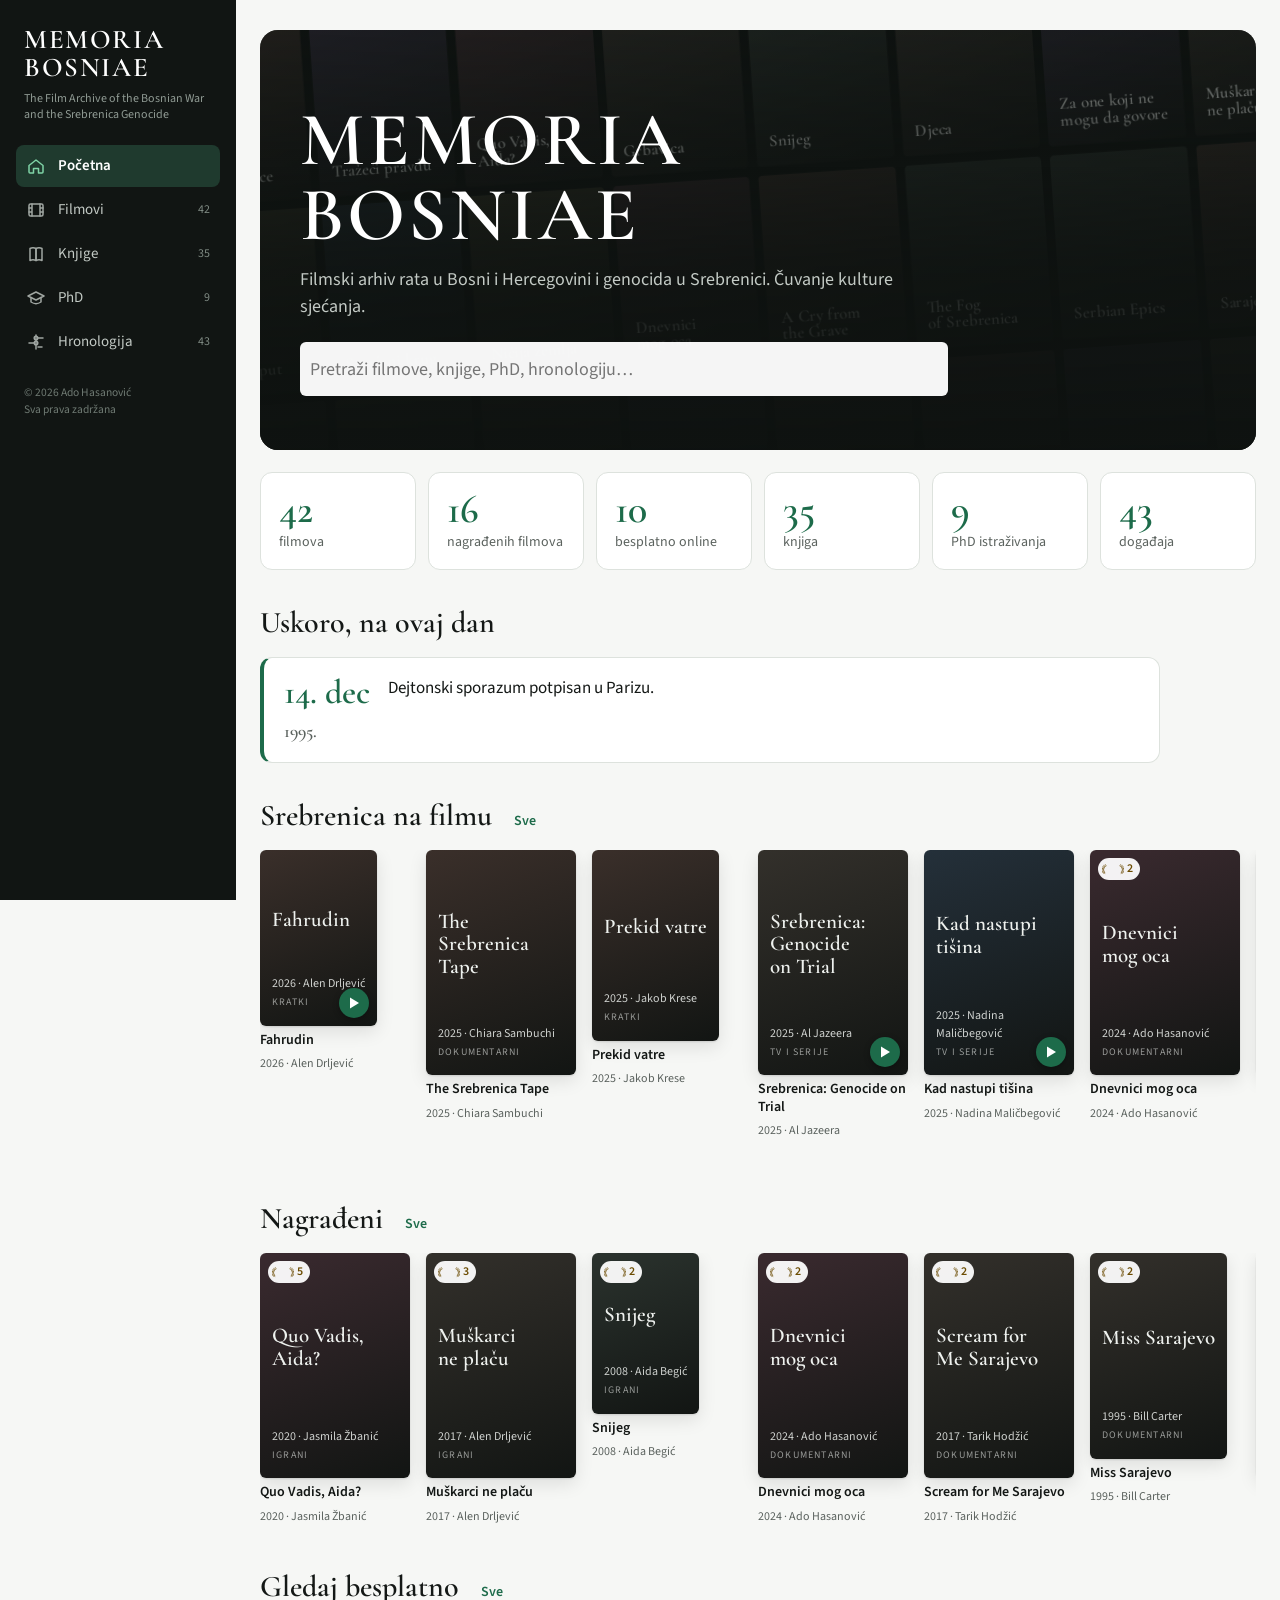
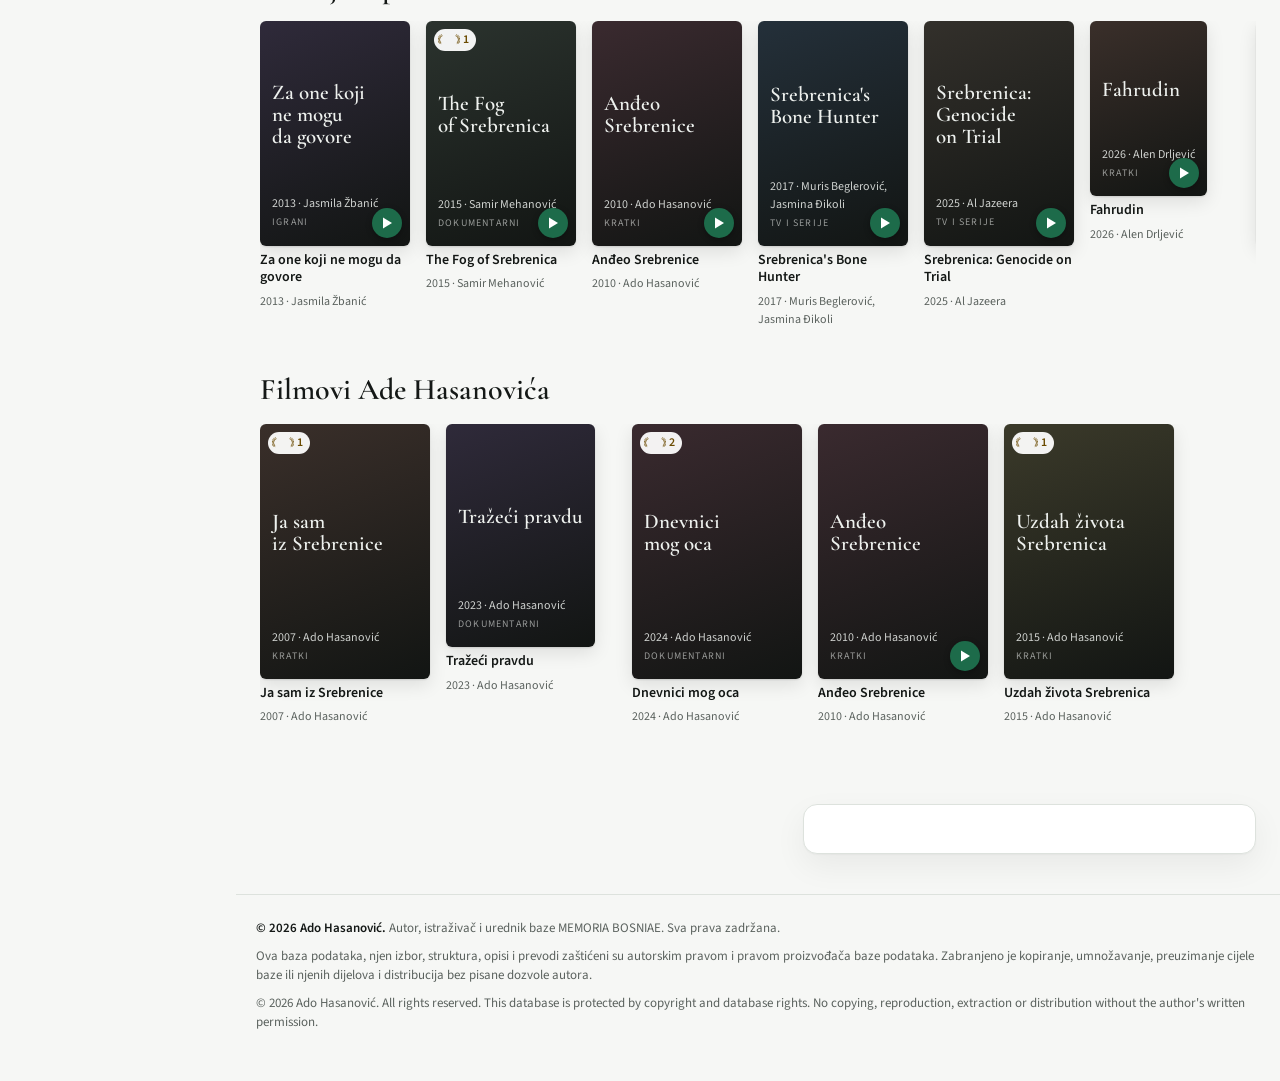
==== commit 2dc936f7: "Update index.html" ====
--- a/index.html
+++ b/index.html
@@ -371,7 +371,7 @@
 function renderPanel(){
   const x=db[tab].find(i=>i.id===sel);
   $("#panel").classList.toggle("film",tab==="filmovi"&&!!x&&!edit);
-  $("#panel").innerHTML=x?(edit?form(x):view(x)):`<div class="empty"><h2>${COLS[tab].label}</h2><p>Odaberi karticu s lijeve strane ili dodaj novi unos.</p><p>Na web se izvoze samo kartice označene kao provjerene.</p></div>`;
+  $("#panel").innerHTML=x?(edit?form(x):view(x)):`<div class="empty"><h2>${COLS[tab].label}</h2>${WEB?(tab==="filmovi"?"<p>Klikni na film da vidiš sve o njemu: sinopsis, festivale, nagrade i gdje ga gledati.</p>":"<p>Klikni na karticu da vidiš sve detalje.</p>"):"<p>Odaberi karticu s lijeve strane ili dodaj novi unos.</p><p>Na web se izvoze samo kartice označene kao provjerene.</p>"}</div>`;
 }
 
 function goTo(t,id){tab=t;sel=id||null;edit=false;F.q=F.a=F.b=F.s=F.o="";F.n=false;full();if(id)setTimeout(()=>{const el=document.querySelector(`[data-id="${id}"]`);el&&el.scrollIntoView({block:"center"})},50)}
--- a/fonts.css
+++ b/fonts.css
@@ -0,0 +1,6 @@
+@font-face{font-family:"Cormorant Garamond";font-style:normal;font-weight:600;font-display:swap;src:url(fonts/cormorant-garamond-latin-ext-600-normal.woff2) format("woff2");unicode-range:U+0100-02BA,U+02BD-02C5,U+02C7-02CC,U+02CE-02D7,U+02DD-02FF,U+0304,U+0308,U+0329,U+1D00-1DBF,U+1E00-1E9F,U+1EF2-1EFF,U+2020,U+20A0-20AB,U+20AD-20C0,U+2113,U+2C60-2C7F,U+A720-A7FF}
+@font-face{font-family:"Cormorant Garamond";font-style:normal;font-weight:600;font-display:swap;src:url(fonts/cormorant-garamond-latin-600-normal.woff2) format("woff2");unicode-range:U+0000-00FF,U+0131,U+0152-0153,U+02BB-02BC,U+02C6,U+02DA,U+02DC,U+0304,U+0308,U+0329,U+2000-206F,U+20AC,U+2122,U+2191,U+2193,U+2212,U+2215,U+FEFF,U+FFFD}
+@font-face{font-family:"Source Sans 3";font-style:normal;font-weight:400;font-display:swap;src:url(fonts/source-sans-3-latin-ext-400-normal.woff2) format("woff2");unicode-range:U+0100-02BA,U+02BD-02C5,U+02C7-02CC,U+02CE-02D7,U+02DD-02FF,U+0304,U+0308,U+0329,U+1D00-1DBF,U+1E00-1E9F,U+1EF2-1EFF,U+2020,U+20A0-20AB,U+20AD-20C0,U+2113,U+2C60-2C7F,U+A720-A7FF}
+@font-face{font-family:"Source Sans 3";font-style:normal;font-weight:400;font-display:swap;src:url(fonts/source-sans-3-latin-400-normal.woff2) format("woff2");unicode-range:U+0000-00FF,U+0131,U+0152-0153,U+02BB-02BC,U+02C6,U+02DA,U+02DC,U+0304,U+0308,U+0329,U+2000-206F,U+20AC,U+2122,U+2191,U+2193,U+2212,U+2215,U+FEFF,U+FFFD}
+@font-face{font-family:"Source Sans 3";font-style:normal;font-weight:600;font-display:swap;src:url(fonts/source-sans-3-latin-ext-600-normal.woff2) format("woff2");unicode-range:U+0100-02BA,U+02BD-02C5,U+02C7-02CC,U+02CE-02D7,U+02DD-02FF,U+0304,U+0308,U+0329,U+1D00-1DBF,U+1E00-1E9F,U+1EF2-1EFF,U+2020,U+20A0-20AB,U+20AD-20C0,U+2113,U+2C60-2C7F,U+A720-A7FF}
+@font-face{font-family:"Source Sans 3";font-style:normal;font-weight:600;font-display:swap;src:url(fonts/source-sans-3-latin-600-normal.woff2) format("woff2");unicode-range:U+0000-00FF,U+0131,U+0152-0153,U+02BB-02BC,U+02C6,U+02DA,U+02DC,U+0304,U+0308,U+0329,U+2000-206F,U+20AC,U+2122,U+2191,U+2193,U+2212,U+2215,U+FEFF,U+FFFD}
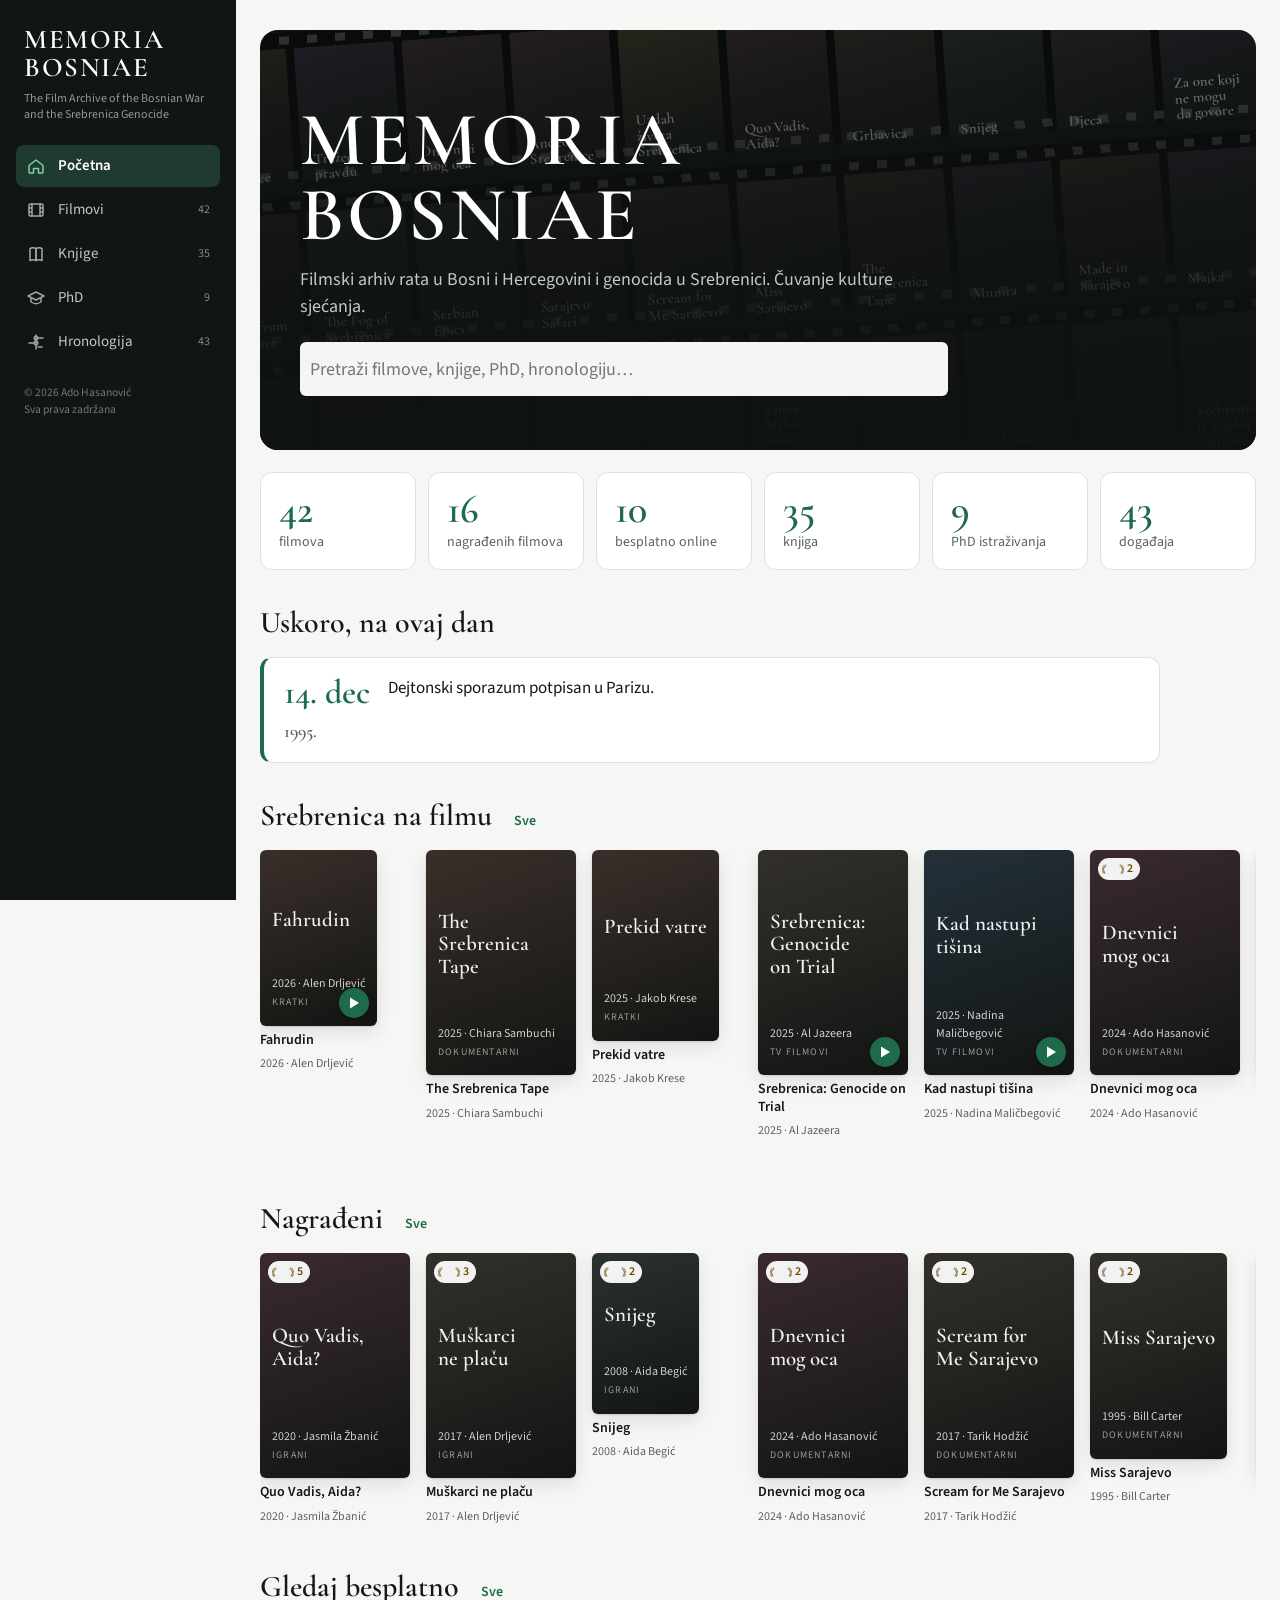
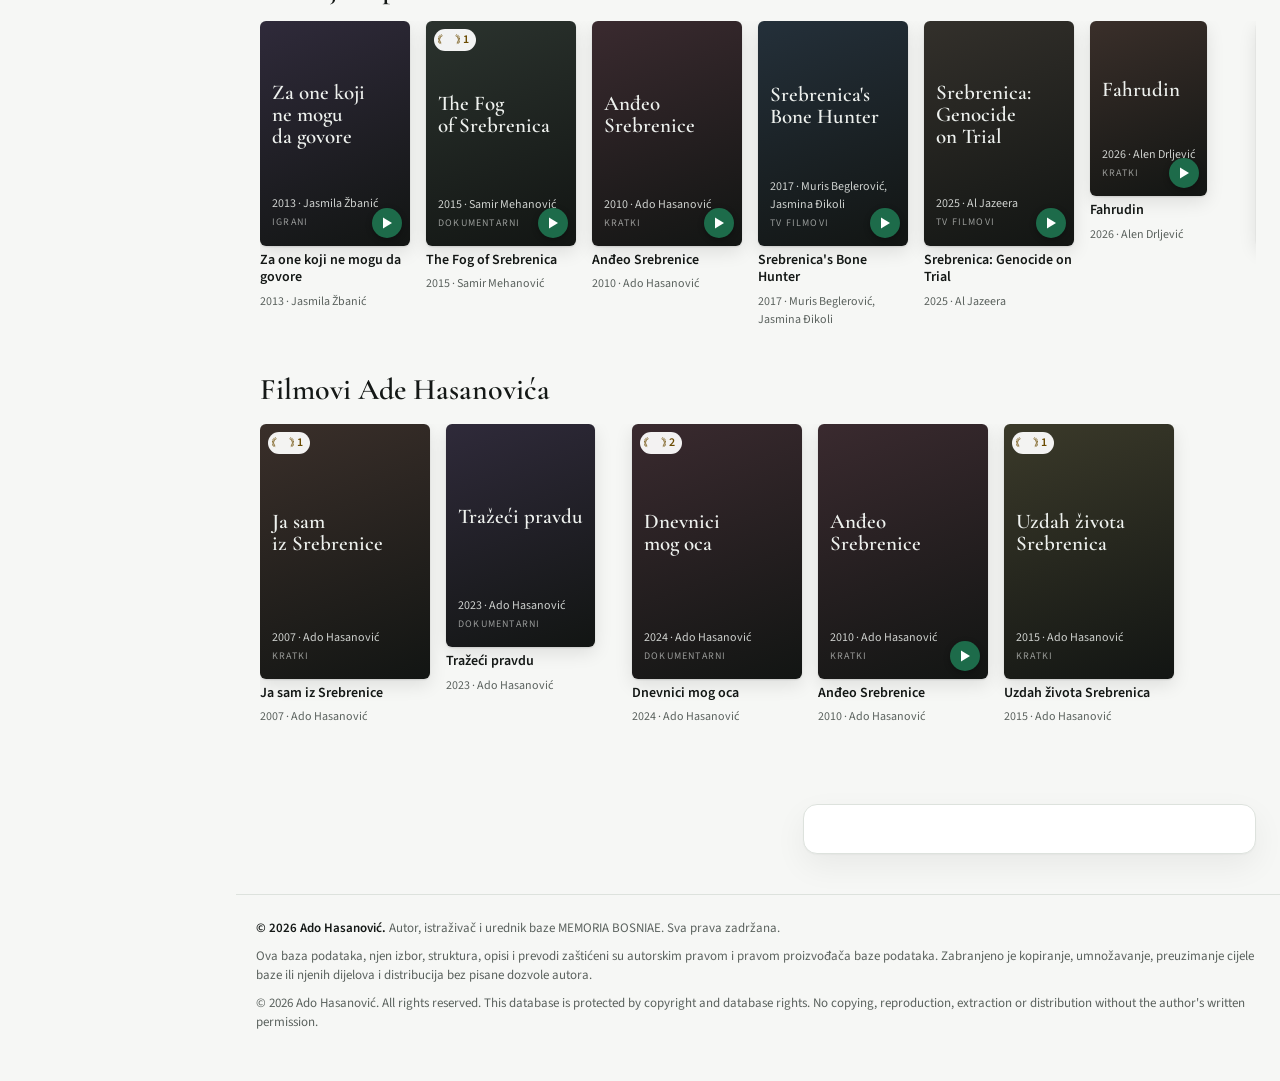
==== commit 56b485e1: "Objava 2026-11-22T23:27: index.html" ====
--- a/index.html
+++ b/index.html
@@ -39,8 +39,10 @@
 .sideacts button:hover{border-color:#5fbf8f}
 #home{padding:0 24px 40px}
 .hhero{position:relative;overflow:hidden;border-radius:18px;background:#0e1210;color:#eef1ee;min-height:420px;display:flex;align-items:flex-end}
-.hwall{position:absolute;inset:-20px;display:grid;grid-template-columns:repeat(auto-fill,minmax(110px,1fr));grid-auto-rows:165px;gap:8px;transform:rotate(-4deg) scale(1.12);opacity:.55}
-.hwall .ph{aspect-ratio:auto;height:100%;border-radius:4px;overflow:hidden}.hwall img,.hwall .typo{width:100%;height:100%;object-fit:cover}
+.hwall{position:absolute;inset:-30px -60px;display:flex;flex-direction:column;justify-content:center;gap:14px;transform:rotate(-4deg);opacity:.6}
+.hstripe{background:#050605;padding:16px 0;overflow:hidden;position:relative}.hstripe::before,.hstripe::after{content:"";position:absolute;left:0;right:0;height:8px;background:repeating-linear-gradient(90deg,transparent 0 10px,#cfd3cf 10px 20px,transparent 20px 28px);opacity:.35}.hstripe::before{top:4px}.hstripe::after{bottom:4px}
+.hreel{display:flex;gap:8px;width:max-content;height:150px;animation:reel 90s linear infinite}.hstripe.rev .hreel{animation-direction:reverse;animation-duration:110s}@keyframes reel{from{transform:translateX(0)}to{transform:translateX(-50%)}}
+.hwall .ph{aspect-ratio:2/3;height:100%;border-radius:3px;overflow:hidden;flex:none}.hwall img,.hwall .typo{width:100%;height:100%;object-fit:cover}
 .hwall .typo .tt{font-size:15px}.hwall .typo .ty,.hwall .typo .tm{display:none}
 .hhero::after{content:"";position:absolute;inset:0;background:linear-gradient(180deg,rgb(14 18 16/.15) 0%,rgb(14 18 16/.75) 55%,rgb(14 18 16/.97) 100%)}
 .hin{position:relative;z-index:1;padding:40px;max-width:820px;display:flex;flex-direction:column;gap:14px}
@@ -122,7 +124,7 @@
 .drop.on{border-color:var(--g);background:color-mix(in srgb,var(--g) 8%,transparent)}
 .drop .pv{width:72px;aspect-ratio:2/3;border-radius:4px;overflow:hidden;background:var(--line);flex:none}.drop .pv img{width:100%;height:100%;object-fit:cover}
 .panel{position:sticky;top:84px;max-height:calc(100vh - 100px);overflow:auto;background:var(--card);border:1px solid var(--line);border-radius:14px;padding:24px;box-shadow:0 1px 2px rgb(0 0 0/.04),0 12px 32px rgb(0 0 0/.06)}
-.panel.film{padding:0}.panel.film .inner{padding:24px}
+main.nosel{grid-template-columns:minmax(0,1fr)}main.nosel .panel{display:none}.pclose{position:absolute;top:12px;right:12px;z-index:5;width:36px;height:36px;min-height:0;padding:0;border-radius:50%;font-size:20px;line-height:1;background:rgb(0 0 0/.55);color:#fff;border:0}.panel.film{padding:0}.panel.film .inner{padding:24px}
 .backdrop{position:relative;padding:24px;border-radius:14px 14px 0 0;overflow:hidden;background:#151a17;color:#eef1ee}
 .backdrop .bg{position:absolute;inset:-30px;background-size:cover;background-position:center;filter:blur(28px) saturate(1.1);opacity:.5;transform:scale(1.1)}
 .backdrop::after{content:"";position:absolute;inset:0;background:linear-gradient(180deg,rgb(17 21 19/.35),rgb(17 21 19/.85))}
@@ -157,7 +159,7 @@
 .modal>div{background:var(--card);border-radius:10px;padding:22px;max-width:420px}
 .legal{border-top:1px solid var(--line);padding:24px 20px 40px;font-size:13px;color:var(--mut);max-width:1100px}.legal p{margin:0 0 8px}.legal strong{color:var(--ink)}
 .web #bNew,.web #bUndo,.web #bVid,.web .sideacts,.web .panel .row,.web .warnsec,.web .notesec,.web #fs,.web label[for=fs],.web .sd,.web .badge{display:none!important}
-@media(prefers-reduced-motion:reduce){.toast{transition:none}}
+@media(prefers-reduced-motion:reduce){.toast{transition:none}.hreel{animation:none}}
 @media(max-width:860px){.app{grid-template-columns:minmax(0,1fr)}.side{position:static;height:auto;padding:16px}.tabs{flex-direction:row;flex-wrap:wrap}.tabs button{width:auto}.sideacts{flex-direction:row;flex-wrap:wrap;margin-top:0}.panel{position:static;max-height:none}.hero{grid-template-columns:120px minmax(0,1fr)}.frow{grid-template-columns:minmax(0,1fr) minmax(0,1fr)}.frow input[data-f=izvor]{grid-column:1/-1}main{grid-template-columns:minmax(0,1fr)}.list{max-height:none}.panel{position:static;max-height:none}.tools{grid-template-columns:minmax(0,1fr) minmax(0,1fr)}.tools .q{grid-column:1/-1}.form{grid-template-columns:minmax(0,1fr)}.wrow{grid-template-columns:minmax(0,1fr) minmax(0,1fr)}}
 </style>
 </head>
@@ -214,7 +216,7 @@
 const get=(o,p)=>p.split(".").reduce((a,k)=>a?.[k],o);
 const set=(o,p,v)=>{const ks=p.split(".");let a=o;ks.slice(0,-1).forEach(k=>{a[k]=a[k]||{};a=a[k]});a[ks.at(-1)]=v};
 
-const TIP={igrani:"Igrani",dokumentarni:"Dokumentarni",kratki:"Kratki",tv:"TV i serije",sporni:"Propagandni i sporni"};
+const TIP={igrani:"Igrani",dokumentarni:"Dokumentarni",kratki:"Kratki",tv:"TV filmovi",serija:"Serije",sporni:"Propagandni i sporni"};
 const GL={besplatno:"Besplatno bez reklama",reklame:"Besplatno uz reklame",placeno:"Plaćeno",nema:"Nedostupno online"};
 const JEZ={bs:"bosanski",hr:"hrvatski",sr:"srpski",en:"engleski",it:"talijanski",fr:"francuski",de:"njemački",nl:"holandski"};
 const DOZ={nema:"Nema dozvole (ne ide na web)",presskit:"Press kit distributera",distributer:"Pisana dozvola distributera",vlastito:"Vlastito djelo"};
@@ -370,15 +372,15 @@
 function wrow(g={vrsta:"besplatno",naziv:"",url:""}){return `<div class="wrow"><select data-w="vrsta">${Object.entries(GL).map(([a,b])=>`<option value="${a}"${a===g.vrsta?" selected":""}>${b}</option>`).join("")}</select><input data-w="naziv" placeholder="Platforma" value="${esc(g.naziv)}"><input data-w="url" placeholder="https://…" value="${esc(g.url)}"><button type="button" data-wdel aria-label="Ukloni">×</button></div>`}
 function renderPanel(){
   const x=db[tab].find(i=>i.id===sel);
-  $("#panel").classList.toggle("film",tab==="filmovi"&&!!x&&!edit);
-  $("#panel").innerHTML=x?(edit?form(x):view(x)):`<div class="empty"><h2>${COLS[tab].label}</h2>${WEB?(tab==="filmovi"?"<p>Klikni na film da vidiš sve o njemu: sinopsis, festivale, nagrade i gdje ga gledati.</p>":"<p>Klikni na karticu da vidiš sve detalje.</p>"):"<p>Odaberi karticu s lijeve strane ili dodaj novi unos.</p><p>Na web se izvoze samo kartice označene kao provjerene.</p>"}</div>`;
+  $("#panel").classList.toggle("film",tab==="filmovi"&&!!x&&!edit);$("main").classList.toggle("nosel",!x);
+  $("#panel").innerHTML=x?(edit?form(x):`<button class="pclose" data-close aria-label="Zatvori">×</button>`+view(x)):`<div class="empty"><h2>${COLS[tab].label}</h2>${WEB?(tab==="filmovi"?"<p>Klikni na film da vidiš sve o njemu: sinopsis, festivale, nagrade i gdje ga gledati.</p>":"<p>Klikni na karticu da vidiš sve detalje.</p>"):"<p>Odaberi karticu s lijeve strane ili dodaj novi unos.</p><p>Na web se izvoze samo kartice označene kao provjerene.</p>"}</div>`;
 }
 
 function goTo(t,id){tab=t;sel=id||null;edit=false;F.q=F.a=F.b=F.s=F.o="";F.n=false;full();if(id)setTimeout(()=>{const el=document.querySelector(`[data-id="${id}"]`);el&&el.scrollIntoView({block:"center"})},50)}
 function homeCard(x){const n=wins(x);return `<button class="pc" data-go="filmovi:${x.id}"><span class="ph">${posterHtml(x)}${n?`<span class="wb"><svg width="22" height="13" viewBox="0 0 184 100" aria-hidden="true"><g fill="currentColor">${LEAF}</g><g fill="currentColor" transform="translate(184 0) scale(-1 1)">${LEAF}</g></svg>${n}</span>`:""}${freeSrc(x)?`<span class="pb" style="color:#fff">${PLAYSVG}</span>`:""}</span><span class="pt">${esc(x.naslov)}</span><span class="ps">${esc([x.godina,x.rezija].filter(Boolean).join(" · "))}</span></button>`}
 function renderHome(){
   const fl=db.filmovi,MON=["jan","feb","mar","apr","maj","jun","jul","avg","sep","okt","nov","dec"];
-  const withP=fl.filter(f=>f.poster||AUTO[f.id]),wall=(withP.length>=8?withP:fl).slice(0,40);
+  const okW=f=>f.tip!=="sporni"&&!/Srbija|Jugoslavija|Srpska/i.test(f.zemlja||"");const adoW=fl.filter(f=>/Ado Hasanović/.test(f.rezija||"")&&okW(f));const withP=fl.filter(f=>(f.poster||AUTO[f.id])&&okW(f)&&!adoW.includes(f));const wall=adoW.concat(withP.length>=8?withP:fl.filter(f=>okW(f)&&!adoW.includes(f))).slice(0,42);const strip=(arr,k)=>`<div class="hstripe${k%2?" rev":""}"><div class="hreel">${arr.concat(arr).map(x=>`<span class="ph">${posterHtml(x)}</span>`).join("")}</div></div>`;const per=Math.ceil(wall.length/3)||1;
   const awarded=fl.filter(f=>wins(f)).sort((a,b)=>wins(b)-wins(a)).slice(0,12);
   const free=fl.filter(f=>freeSrc(f));
   const ado=fl.filter(f=>/Ado Hasanović/.test(f.rezija||""));
@@ -387,7 +389,7 @@
   const hr=[...db.hronologija].filter(h=>h.datum&&h.datum.length>=10).sort((a,b)=>a.datum.slice(5).localeCompare(b.datum.slice(5)));
   const today=hr.filter(h=>h.datum.slice(5)===md),next=today.length?today:[hr.find(h=>h.datum.slice(5)>md)||hr[0]].filter(Boolean);
   const row=(t,arr,go)=>arr.length?`<div class="hrow"><h3>${t}${go?`<button data-go="${go}">Sve</button>`:""}</h3><div class="hstrip">${arr.map(homeCard).join("")}</div></div>`:"";
-  $("#home").innerHTML=`<div class="hhero"><div class="hwall" aria-hidden="true">${wall.concat(wall).slice(0,48).map(x=>`<span class="ph">${posterHtml(x)}</span>`).join("")}</div>
+  $("#home").innerHTML=`<div class="hhero"><div class="hwall" aria-hidden="true">${[0,1,2].map(k=>{const a=wall.slice(k*per,(k+1)*per);return a.length?strip(a.length<6?a.concat(a,a):a,k):""}).join("")}</div>
    <div class="hin"><h2>MEMORIA<br>BOSNIAE</h2><p>Filmski arhiv rata u Bosni i Hercegovini i genocida u Srebrenici. Čuvanje kulture sjećanja.</p>
    <div class="hsearch"><label for="hq" class="sr" style="position:absolute;width:1px;height:1px;overflow:hidden;clip:rect(0 0 0 0)">Pretraži arhiv</label><input id="hq" type="search" placeholder="Pretraži filmove, knjige, PhD, hronologiju…" autocomplete="off"></div><div id="hres"></div></div></div>
    <div class="hstats">
@@ -417,9 +419,10 @@
 
 $("#tabs").addEventListener("click",e=>{const b=e.target.closest("button");if(!b)return;tab=b.dataset.t;sel=null;edit=false;F.a=F.b=F.s="";full()});
 $("#tools").addEventListener("input",e=>{const id=e.target.id;if(id==="fq")F.q=e.target.value;else if(id==="fn")F.n=e.target.checked;else if(id)F[id[1]]=e.target.value;renderList()});
-$("#tools").addEventListener("click",e=>{if(e.target.id==="fx"){F.q=F.a=F.b=F.s=F.o="";F.n=false;filters();renderList()}});
+$("#tools").addEventListener("click",e=>{if(e.target.id==="fx"){F.q=F.a=F.b=F.s=F.o="";F.n=false;sel=null;edit=false;filters();renderList();renderPanel()}});
 $("#list").addEventListener("click",e=>{const b=e.target.closest(".it,.pc");if(!b)return;sel=b.dataset.id;edit=false;renderList();renderPanel();if(innerWidth<860)$("#panel").scrollIntoView({behavior:"smooth"})});
 $("#panel").addEventListener("click",e=>{
+  if(e.target.closest("[data-close]")){sel=null;edit=false;renderList();renderPanel();return}
   const pb=e.target.closest("[data-play]");if(pb){const u=pb.dataset.play,t=(db[tab].find(i=>i.id===sel)||{}).naslov;if(window.mb&&window.mb.play)window.mb.play(u,t);else window.open(u,"_blank","noopener");return}
   const x=db[tab].find(i=>i.id===sel);if(!x)return;const id=e.target.id;
   if(id==="bEdit"){edit=true;renderPanel()}
@@ -547,6 +550,7 @@
   add({naslov:"Rođeni poslije",naslovEn:"Born After",godina:2025,zemlja:"BiH (MC Srebrenica)",rezija:"Ahmedin Đozić, Redžep Ustić, Samra Halilović, Nedim Jahić",sinopsis:S("Generacija rođena nakon genocida.","The generation born after the genocide."),festivali:[F(2025,"SrebrenicaDocs","Premijera","","selekcija","https://tvsa.ba/srebrenicadocs-na-programu-14-filmova-iz-bh-produkcije-medju-njima-majke-i-sinovi/")],teme:["Srebrenica","mladi"],izvori:["https://tvsa.ba/srebrenicadocs-na-programu-14-filmova-iz-bh-produkcije-medju-njima-majke-i-sinovi/"],status:"ZP",napomena:"Jedan izvor; potvrditi."});
   d.filmovi.forEach((x,i)=>{if(!x.id)x.id="f-bh-"+Date.now().toString(36)+"-"+i});
  }}
+ ,{id:"2026-11-23-serije",run:d=>{for(const f of d.filmovi)if(f.naslov==="Smrt Jugoslavije")f.tip="serija"}}
 ];
 function applyPatches(){db.zakrpe=db.zakrpe||[];let ch=false;for(const p of PATCHES){if(db.zakrpe.includes(p.id))continue;try{p.run(db);db.zakrpe.push(p.id);ch=true}catch(e){console.error(e)}}return ch}
 let rq=false;const redraw=()=>{if(rq)return;rq=true;requestAnimationFrame(()=>{rq=false;if(tab==="filmovi"){renderList();if(!edit)renderPanel()}else if(tab==="pocetna"){const q=$("#hq")&&$("#hq").value;renderHome();if(q){$("#hq").value=q;homeSearch(q)}}})};
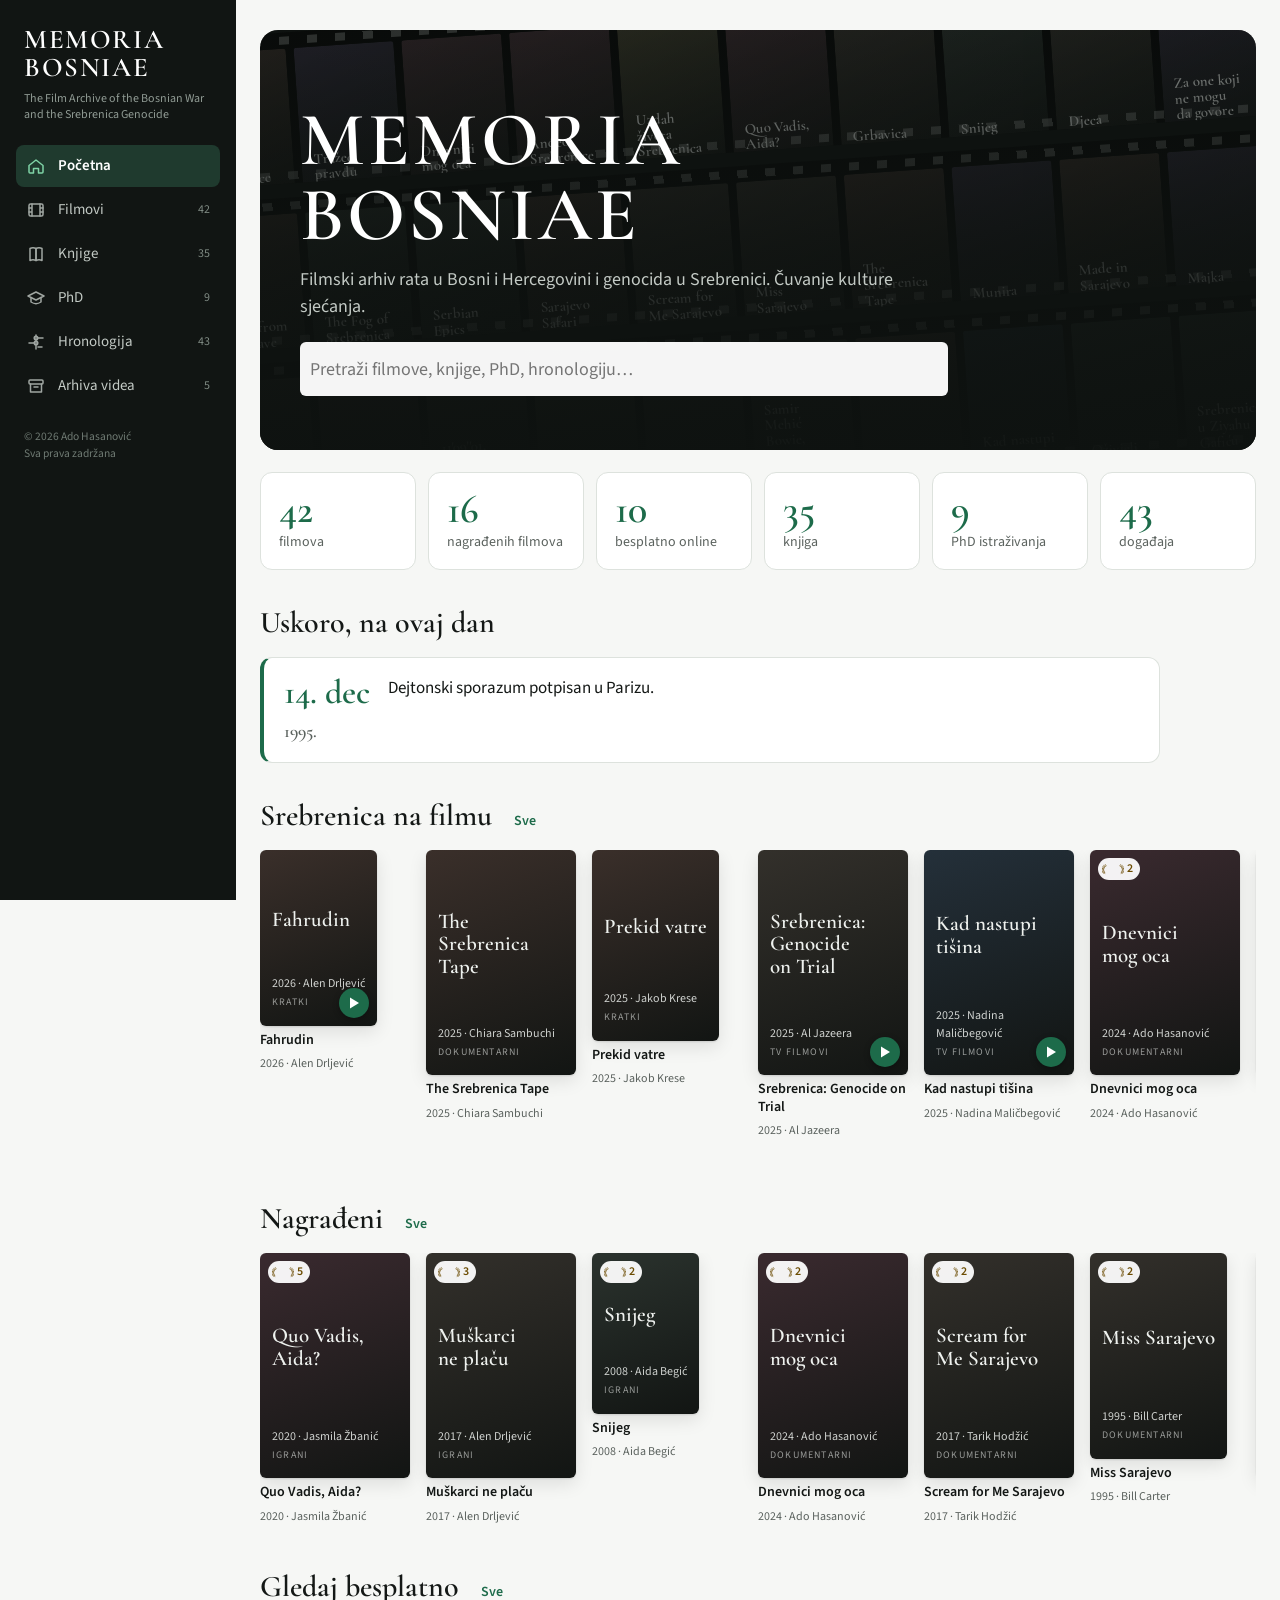
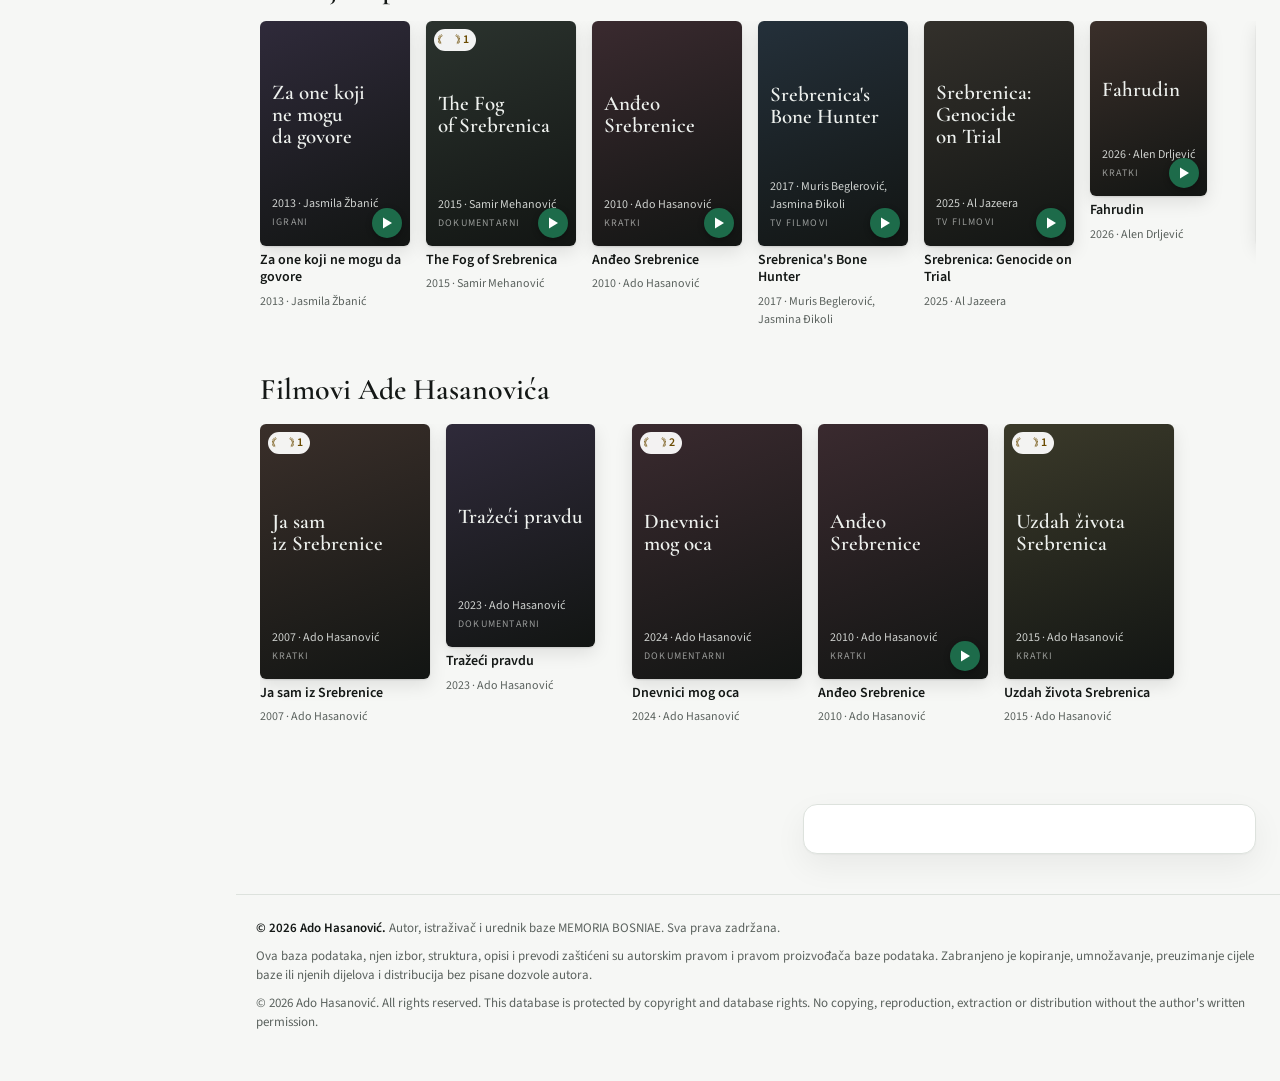
==== commit f9580ef6: "Objava 2026-11-23T00:09: index.html" ====
--- a/index.html
+++ b/index.html
@@ -86,6 +86,7 @@
 .bk .typo{background:linear-gradient(160deg,var(--c),#121513)}
 .bk .typo .tt{font-size:18px}
 .list.grid{display:grid;grid-template-columns:repeat(auto-fill,minmax(150px,1fr));gap:18px 14px;align-content:start}
+.list.grid:has(.vc){grid-template-columns:repeat(auto-fill,minmax(230px,1fr))}
 .pc{display:flex;flex-direction:column;gap:6px;text-align:start;padding:0;border:0;background:none;min-height:0}
 .pc .ph{position:relative;aspect-ratio:2/3;border-radius:6px;overflow:hidden;box-shadow:0 1px 2px rgb(0 0 0/.12),0 6px 18px rgb(0 0 0/.10);outline:2px solid transparent;transition:transform .15s}
 .pc:hover .ph{transform:translateY(-2px)}.pc[aria-current=true] .ph{outline-color:var(--g);outline-offset:3px}
@@ -125,6 +126,11 @@
 .drop .pv{width:72px;aspect-ratio:2/3;border-radius:4px;overflow:hidden;background:var(--line);flex:none}.drop .pv img{width:100%;height:100%;object-fit:cover}
 .panel{position:sticky;top:84px;max-height:calc(100vh - 100px);overflow:auto;background:var(--card);border:1px solid var(--line);border-radius:14px;padding:24px;box-shadow:0 1px 2px rgb(0 0 0/.04),0 12px 32px rgb(0 0 0/.06)}
 main.nosel{grid-template-columns:minmax(0,1fr)}main.nosel .panel{display:none}.pclose{position:absolute;top:12px;right:12px;z-index:5;width:36px;height:36px;min-height:0;padding:0;border-radius:50%;font-size:20px;line-height:1;background:rgb(0 0 0/.55);color:#fff;border:0}.panel.film{padding:0}.panel.film .inner{padding:24px}
+.vfac{position:relative;aspect-ratio:16/9;border-radius:10px;overflow:hidden;background:#0d100e;cursor:pointer;display:flex;align-items:center;justify-content:center}.vfac img{width:100%;height:100%;object-fit:cover;display:block}.vfac svg{position:absolute;width:62px;height:62px;color:#fff;filter:drop-shadow(0 3px 10px rgb(0 0 0/.6))}.vfac:hover img{opacity:.8}
+.vwrap{position:relative;aspect-ratio:16/9;border-radius:10px;overflow:hidden;background:#000}.vwrap iframe{position:absolute;inset:0;width:100%;height:100%;border:0}
+.vwarn{margin:0 0 8px;padding:8px 12px;border-radius:8px;background:#5a2f2a;color:#fde8e4;font-size:14px}
+.kredit{margin:8px 0 0;font-size:13px;color:var(--g)}
+.pc.vc .ph{aspect-ratio:16/9}.uw{position:absolute;top:8px;left:8px;width:22px;height:22px;border-radius:50%;background:#b3453a;color:#fff;font-weight:700;font-size:14px;display:flex;align-items:center;justify-content:center}
 .backdrop{position:relative;padding:24px;border-radius:14px 14px 0 0;overflow:hidden;background:#151a17;color:#eef1ee}
 .backdrop .bg{position:absolute;inset:-30px;background-size:cover;background-position:center;filter:blur(28px) saturate(1.1);opacity:.5;transform:scale(1.1)}
 .backdrop::after{content:"";position:absolute;inset:0;background:linear-gradient(180deg,rgb(17 21 19/.35),rgb(17 21 19/.85))}
@@ -238,6 +244,10 @@
 const laurel=r=>`<div class="laurel ${r.rezultat==="nagrada"?"w":"n"}"><svg viewBox="0 0 184 100" aria-hidden="true"><g fill="currentColor" opacity="${r.rezultat==="nagrada"?0.85:0.45}">${LEAF}</g><g fill="currentColor" opacity="${r.rezultat==="nagrada"?0.85:0.45}" transform="translate(184 0) scale(-1 1)">${LEAF}</g></svg><div class="lt"><b>${esc(r.nagrada||REZ[r.rezultat])}</b><span>${esc([r.festival,r.god].filter(Boolean).join(" "))}</span></div></div>`;
 const SAG={da:"Saglasnost: da",ne:"Saglasnost: nema",utoku:"Saglasnost: u toku"};
 const PRAVA={nepoznato:"Prava nepoznata",javno:"Javno, samo link",dozvola:"Dozvola autora",vlastito:"Vlastiti snimak"};
+const VTIP={sudnica:"Snimak sa suđenja",dokaz:"Dokazni snimak",priznanje:"Priznanje krivice",presuda:"Izricanje presude",dokumentarac:"Dokumentarac",dramatizacija:"Dramatizacija",svjedok:"Svjedočenje",arhiv:"Arhivski snimak",drugo:"Drugo"};
+const ZAS={nema:"Nema zaštićenih svjedoka",pseudonim:"Svjedok pod pseudonimom",izoblicenje:"Izobličen lik ili glas",provjeriti:"Provjeriti"};
+const ytId=s=>{s=String(s||"").trim();if(!s)return "";const m=s.match(/(?:v=|youtu\.be\/|embed\/)([A-Za-z0-9_-]{11})/);return m?m[1]:(/^[A-Za-z0-9_-]{11}$/.test(s)?s:"")};
+const ytThumb=i=>`https://i.ytimg.com/vi/${i}/hqdefault.jpg`;
 const COLS={
  filmovi:{label:"Filmovi",prefix:"f",title:x=>x.naslov,year:x=>x.godina,sub:x=>[x.rezija,TIP[x.tip]].filter(Boolean).join(" · "),
   fields:[["naslov","Originalni naslov","text"],["naslovEn","Engleski naslov","text"],["naslovIt","Talijanski naslov","text"],["tip","Vrsta","select",TIP],["godina","Godina","num"],["trajanje","Trajanje","text"],["rezija","Režija","text"],["zemlja","Zemlja","text"],["sinopsis.bs","Sinopsis BS","area"],["sinopsis.en","Sinopsis EN","area"],["sinopsis.it","Sinopsis IT","area"],["poster","Plakat","poster"],["posterIzvor","Izvor plakata","text"],["posterDozvola","Dozvola za plakat","select",DOZ],["festivali","Festivalski put i nagrade","fest"],["gledati","Gdje gledati","watch"],["teme","Teme (zarezom)","tags"],["izvori","Izvori (jedan link po redu)","lines"],["status","Status","select",{P:"Provjereno",ZP:"Za provjeru"}],["napomena","Napomena","area"]],
@@ -259,10 +269,10 @@
   fields:[["ime","Ime svjedoka","text"],["mjesto","Mjesto snimanja","text"],["datum","Datum snimanja (GGGG-MM-DD)","text"],["autor","Autor snimka","text"],["jezik","Jezik iskaza","select",JEZ],["trajanje","Trajanje","text"],["video","Video (fajl ili link)","text"],["saglasnost","Saglasnost","select",SAG],["dokument","Gdje je dokument saglasnosti","text"],["transkript.bs","Transkript BS","srt"],["transkript.en","Transkript EN","srt"],["transkript.it","Transkript IT","srt"],["indeks","Indeks po minutama (npr. 03:10 Život u enklavi)","lines"],["mjesta","Mjesta (zarezom)","tags"],["teme","Teme (zarezom)","tags"],["filmovi","Povezani filmovi (zarezom)","tags"],["status","Status","select",{P:"Provjereno",ZP:"Za provjeru"}],["napomena","Napomena","area"]],
   blank:()=>({ime:"Novo svjedočanstvo",mjesto:"",datum:"",autor:"",jezik:"bs",trajanje:"",video:"",saglasnost:"ne",dokument:"",transkript:{bs:"",en:"",it:""},indeks:[],mjesta:[],teme:[],filmovi:[],status:"ZP",napomena:""}),
   text:x=>[x.ime,x.mjesto,x.autor,x.datum,(x.teme||[]).join(" "),(x.mjesta||[]).join(" "),x.transkript?.bs,x.transkript?.en].join(" ")},
- arhiva:{label:"Arhiva videa",prefix:"v",title:x=>x.naslov,year:x=>(x.datum||"").slice(0,4),sub:x=>[x.izvor,x.trajanje,PRAVA[x.prava]].filter(Boolean).join(" · "),
-  fields:[["naslov","Naslov","text"],["originalni","Originalni naziv fajla","text"],["izvor","Izvor (kanal, autor, arhiv)","text"],["url","Link na original","text"],["datum","Datum snimka (GGGG-MM-DD)","text"],["trajanje","Trajanje","text"],["prava","Prava korištenja","select",PRAVA],["opis","Opis","area"],["transkript.bs","Transkript BS","srt"],["teme","Teme (zarezom)","tags"],["status","Status","select",{P:"Provjereno",ZP:"Za provjeru"}],["napomena","Napomena","area"]],
-  blank:()=>({naslov:"Novi video",originalni:"",izvor:"",url:"",datum:"",trajanje:"",prava:"nepoznato",opis:"",transkript:{bs:"",en:"",it:""},teme:[],status:"ZP",napomena:""}),
-  text:x=>[x.naslov,x.originalni,x.izvor,x.opis,(x.teme||[]).join(" ")].join(" ")}
+ arhiva:{label:"Arhiva videa",prefix:"v",title:x=>x.naslov,year:x=>(x.datum||"").slice(0,4),sub:x=>[x.izvor,VTIP[x.vrsta],x.predmet,x.trajanje].filter(Boolean).join(" · "),
+  fields:[["naslov","Naslov","text"],["vrsta","Vrsta zapisa","select",VTIP],["yt","YouTube ID ili link","text"],["originalni","Originalni naziv fajla","text"],["izvor","Izvor (institucija, kanal, autor)","text"],["url","Link na original","text"],["predmet","Predmet (npr. Krstić)","text"],["brojPredmeta","Broj predmeta (IT-98-33)","text"],["brojDokaza","Broj dokaza","text"],["ucr","Link na sudski zapis (UCR)","text"],["datum","Datum snimka (GGGG-MM-DD)","text"],["trajanje","Trajanje","text"],["prava","Prava korištenja","select",PRAVA],["kredit","Kredit (obavezno uz UN snimke)","text"],["zastita","Zaštita svjedoka","select",ZAS],["upozorenje","Upozorenje na sadržaj","select",{ne:"Ne",da:"Da"}],["opis","Opis","area"],["transkript.bs","Transkript BS","srt"],["teme","Teme (zarezom)","tags"],["status","Status","select",{P:"Provjereno",ZP:"Za provjeru"}],["napomena","Napomena","area"]],
+  blank:()=>({naslov:"Novi video",vrsta:"drugo",yt:"",originalni:"",izvor:"",url:"",predmet:"",brojPredmeta:"",brojDokaza:"",ucr:"",datum:"",trajanje:"",prava:"nepoznato",kredit:"",zastita:"provjeriti",upozorenje:"ne",opis:"",transkript:{bs:"",en:"",it:""},teme:[],status:"ZP",napomena:""}),
+  text:x=>[x.naslov,x.originalni,x.izvor,x.predmet,x.brojPredmeta,x.brojDokaza,x.opis,(x.teme||[]).join(" ")].join(" ")}
 };
 
 let db=null;try{db=JSON.parse(localStorage.getItem(KEY))}catch(e){}
@@ -282,6 +292,7 @@
   const sel=(id,label,map)=>`<div><label for="${id}">${label}</label><select id="${id}"><option value="">Sve</option>${Object.entries(map).map(([k,v])=>`<option value="${esc(k)}">${esc(v)}</option>`).join("")}</select></div>`;
   if(tab==="filmovi")opts=sel("fa","Vrsta",TIP)+sel("fb","Dostupnost",GL)+`<div><label for="fo">Poredaj</label><select id="fo"><option value="">Najnovije</option><option value="stari">Najstarije</option><option value="naslov">Naslov A–Ž</option><option value="nagrade">Broj nagrada</option></select></div><label class="chk"><input type="checkbox" id="fn"${F.n?" checked":""}> Samo nagrađeni</label>`;
   else if(tab==="knjige")opts=sel("fa","Vrsta",c.fields.find(f=>f[0]==="vrsta")[3])+sel("fb","Jezik",JEZ);
+  else if(tab==="arhiva")opts=sel("fa","Vrsta zapisa",VTIP)+sel("fb","Predmet",Object.fromEntries([...new Set(db.arhiva.map(x=>x.predmet).filter(Boolean))].sort().map(v=>[v,v])));
   else opts="<div></div><div></div>";
   $("#tools").innerHTML=`<div class="q"><label for="fq">Pretraga</label><input id="fq" type="search" placeholder="Naslov, autor, festival, tema…" value="${esc(F.q)}"></div>${opts}${sel("fs","Status",{P:"Provjereno",ZP:"Za provjeru",W:"S upozorenjem"})}<button id="fx">Očisti</button>`;
   ["fa","fb","fs","fo"].forEach(id=>{const e=$("#"+id);if(e)e.value=F[id[1]]||""});
@@ -293,6 +304,7 @@
     if(F.s==="W"){if(!warns(x).length)return false}else if(F.s&&x.status!==F.s)return false;
     if(tab==="filmovi"){if(F.n&&!wins(x))return false;if(F.a&&x.tip!==F.a)return false;if(F.b&&!(x.gledati||[]).some(g=>g.vrsta===F.b))return false}
     if(tab==="knjige"){if(F.a&&x.vrsta!==F.a)return false;if(F.b&&x.jezik!==F.b)return false}
+    if(tab==="arhiva"){if(F.a&&x.vrsta!==F.a)return false;if(F.b&&x.predmet!==F.b)return false}
     return true}).sort((a,b)=>tab==="filmovi"&&F.o==="nagrade"?wins(b)-wins(a)||(+c.year(b)||0)-(+c.year(a)||0):tab==="filmovi"&&F.o==="stari"?(+c.year(a)||9999)-(+c.year(b)||9999):tab==="filmovi"&&F.o==="naslov"?String(c.title(a)).localeCompare(String(c.title(b)),"bs"):tab==="hronologija"?String(a.datum).localeCompare(b.datum):(+c.year(b)||0)-(+c.year(a)||0)||String(c.title(a)).localeCompare(String(c.title(b))));
 }
 const ICO={filmovi:'<rect x="3" y="4" width="14" height="12" rx="1.5"/><path d="M6 4v12M14 4v12M3 8h3M3 12h3M14 8h3M14 12h3"/>',knjige:'<path d="M4 4.5c2-1 4-1 6 0v12c-2-1-4-1-6 0z"/><path d="M10 4.5c2-1 4-1 6 0v12c-2-1-4-1-6 0z"/>',phd:'<path d="M2 8l8-4 8 4-8 4z"/><path d="M5 9.5V14c3 2 7 2 10 0V9.5"/>',hronologija:'<path d="M10 3v14"/><circle cx="10" cy="6" r="1.8"/><circle cx="10" cy="11" r="1.8"/><path d="M12 6h5M3 11h5M12 15h4"/>',svjedocanstva:'<rect x="7" y="3" width="6" height="9" rx="3"/><path d="M4.5 10a5.5 5.5 0 0011 0M10 15.5V18"/>',arhiva:'<rect x="3" y="4" width="14" height="4" rx="1"/><path d="M4.5 8v8h11V8M8 11h4"/>'};
@@ -302,9 +314,11 @@
   const p=all.filter(x=>x.status==="P").length;
   if(typeof WEB!=="undefined"&&WEB){$("#stats").innerHTML=`<span>Prikazano <b>${R.length}</b> od ${all.length}</span>${db.izvezeno?`<span>Ažurirano ${esc(new Date(db.izvezeno).toLocaleDateString("bs"))}</span>`:""}`}else
   $("#stats").innerHTML=`<span>Prikazano <b>${R.length}</b> od ${all.length}</span><span>Provjereno <b>${p}</b></span><span>Za provjeru <b>${all.length-p}</b></span><span>Zadnja izmjena ${esc(new Date(db.izmijenjeno).toLocaleString("bs"))}</span>`;
-  $("#list").classList.toggle("grid",tab==="filmovi"||tab==="knjige");
+  $("#list").classList.toggle("grid",tab==="filmovi"||tab==="knjige"||tab==="arhiva");
   if(tab==="knjige"){const BC={"svjedočanstvo":"#5a2f2a","historija i novinarstvo":"#23384a","izvještaj":"#3d3a2a","proza i poezija":"#2f2a46","grafički roman i fotografija":"#204036","studija o filmu":"#4a2f3e"};
     $("#list").innerHTML=R.length?R.map(x=>`<button class="pc bk" role="listitem" data-id="${x.id}" aria-current="${x.id===sel}"><span class="ph"><span class="typo" style="--c:${BC[x.vrsta]||"#2b332e"}"><span class="tm">${esc(x.vrsta)}</span><span class="tt">${esc(x.naslov)}</span><span class="ty">${esc(x.autor)}${x.godina?"<br>"+esc(x.godina):""}</span></span><span class="sd ${x.status}"></span></span><span class="pt">${esc(x.naslov)}</span><span class="ps">${esc([x.autor,JEZ[x.jezik]].filter(Boolean).join(" · "))}</span></button>`).join(""):`<div class="empty">Nema rezultata za ove filtere.</div>`;return}
+  if(tab==="arhiva"){
+    $("#list").innerHTML=R.length?R.map(x=>{const i=ytId(x.yt);return `<button class="pc vc" role="listitem" data-id="${x.id}" aria-current="${x.id===sel}"><span class="ph">${i?`<img src="${ytThumb(i)}" alt="" loading="lazy">`:`<span class="typo" style="--c:#1d2a30"><span class="tm">${esc(VTIP[x.vrsta]||"")}</span><span class="tt">${esc(x.naslov)}</span><span class="ty">${esc(x.izvor||"")}</span></span>`}${i?`<span class="pb" title="Gledaj" style="color:#fff">${PLAYSVG}</span>`:""}${x.upozorenje==="da"?`<span class="uw" title="Uznemirujući sadržaj">!</span>`:""}<span class="sd ${x.status}"></span></span><span class="pt">${esc(x.naslov)}</span><span class="ps">${esc([x.predmet,VTIP[x.vrsta],x.trajanje].filter(Boolean).join(" · "))}</span></button>`}).join(""):`<div class="empty">Nema rezultata za ove filtere.</div>`;return}
   if(tab==="filmovi"){$("#list").innerHTML=R.length?R.map(x=>{const n=wins(x);return `<button class="pc" role="listitem" data-id="${x.id}" aria-current="${x.id===sel}"><span class="ph">${posterHtml(x)}${n?`<span class="wb"><svg width="22" height="13" viewBox="0 0 184 100" aria-hidden="true"><g fill="currentColor">${LEAF}</g><g fill="currentColor" transform="translate(184 0) scale(-1 1)">${LEAF}</g></svg>${n}</span>`:""}${freeSrc(x)?`<span class="pb" title="Besplatno online" style="color:#fff">${PLAYSVG}</span>`:""}<span class="sd ${x.status}" title="${x.status==="P"?"Provjereno":"Za provjeru"}"></span></span><span class="pt">${esc(x.naslov)}</span><span class="ps">${esc([x.godina,x.rezija].filter(Boolean).join(" · "))}</span></button>`}).join(""):`<div class="empty">Nema rezultata za ove filtere.</div>`;return}
   $("#list").innerHTML=R.length?R.map(x=>{const w=warns(x);return `<button class="it" role="listitem" data-id="${x.id}" aria-current="${x.id===sel}"><span class="y">${esc(c.year(x)||"")}</span><span class="t">${esc(c.title(x))}</span><span class="badge ${x.status}">${x.status==="P"?"Provjereno":"Za provjeru"}</span><span class="s">${esc(c.sub(x))}${w.length?` <span class="warn">· ${w.length} upoz.</span>`:""}</span></button>`}).join(""):`<div class="empty">Nema rezultata za ove filtere.</div>`;
 }
@@ -330,8 +344,12 @@
   }else if(tab==="svjedocanstva"||tab==="arhiva"){
     const tr=x.transkript||{};
     b=`<p class="meta">${esc(c.sub(x))}</p>${tab==="svjedocanstva"?`<p class="meta">${esc([x.datum,x.autor,x.trajanje,JEZ[x.jezik]].filter(Boolean).join(" · "))}</p>`:`<p class="meta">${esc([x.datum,x.originalni].filter(Boolean).join(" · "))}</p>`}
+    ${(()=>{if(tab!=="arhiva")return "";const i=ytId(x.yt);if(!i)return "";return `<div class="vplay" data-yt="${i}">${x.upozorenje==="da"?`<p class="vwarn">Snimak može sadržavati uznemirujuće prizore.</p>`:""}<div class="vfac"><img src="${ytThumb(i)}" alt="">${PLAYSVG}</div></div>`})()}
+    ${tab==="arhiva"?`<p class="meta">${esc([x.brojPredmeta,x.brojDokaza?"dokaz "+x.brojDokaza:"",ZAS[x.zastita]].filter(Boolean).join(" · "))}</p>`:""}
+    ${x.kredit?`<p class="kredit">${esc(x.kredit)}</p>`:""}
     ${x.putanja?`<video class="arch" controls preload="metadata" src="file://${encodeURI(x.putanja)}"></video>`:""}
-    ${x.video||x.url?`<div class="sec"><h3>Video</h3><p>${/^https?:/.test(x.video||x.url)?`<a href="${esc(x.video||x.url)}" target="_blank" rel="noopener">${esc(x.video||x.url)}</a>`:esc(x.video)}</p></div>`:""}
+    ${x.video||x.url?`<div class="sec"><h3>Izvor</h3><p>${/^https?:/.test(x.video||x.url)?`<a href="${esc(x.video||x.url)}" target="_blank" rel="noopener">${esc(x.video||x.url)}</a>`:esc(x.video)}</p></div>`:""}
+    ${x.ucr?`<div class="sec"><h3>Sudski zapis</h3><p><a href="${esc(x.ucr)}" target="_blank" rel="noopener">${esc(x.ucr)}</a></p></div>`:""}
     ${x.opis?`<div class="sec"><p>${esc(x.opis)}</p></div>`:""}
     ${x.dokument?`<div class="sec"><h3>Dokument saglasnosti</h3><p>${esc(x.dokument)}</p></div>`:""}
     ${(x.indeks||[]).length?`<div class="sec"><h3>Indeks</h3>${x.indeks.map(l=>`<div>${esc(l)}</div>`).join("")}</div>`:""}
@@ -422,6 +440,7 @@
 $("#tools").addEventListener("click",e=>{if(e.target.id==="fx"){F.q=F.a=F.b=F.s=F.o="";F.n=false;sel=null;edit=false;filters();renderList();renderPanel()}});
 $("#list").addEventListener("click",e=>{const b=e.target.closest(".it,.pc");if(!b)return;sel=b.dataset.id;edit=false;renderList();renderPanel();if(innerWidth<860)$("#panel").scrollIntoView({behavior:"smooth"})});
 $("#panel").addEventListener("click",e=>{
+  const vp=e.target.closest(".vplay");if(vp&&e.target.closest(".vfac")){const i=vp.dataset.yt;if(WEB){vp.innerHTML=`<div class="vwrap"><iframe src="https://www.youtube-nocookie.com/embed/${i}?rel=0&autoplay=1" title="Video" allow="accelerometer;autoplay;encrypted-media;picture-in-picture" allowfullscreen referrerpolicy="strict-origin-when-cross-origin"></iframe></div>`}else{const u="https://www.youtube.com/watch?v="+i,t=(db[tab].find(r=>r.id===sel)||{}).naslov;if(window.mb&&window.mb.play)window.mb.play(u,t);else window.open(u,"_blank","noopener")}return}
   if(e.target.closest("[data-close]")){sel=null;edit=false;renderList();renderPanel();return}
   const pb=e.target.closest("[data-play]");if(pb){const u=pb.dataset.play,t=(db[tab].find(i=>i.id===sel)||{}).naslov;if(window.mb&&window.mb.play)window.mb.play(u,t);else window.open(u,"_blank","noopener");return}
   const x=db[tab].find(i=>i.id===sel);if(!x)return;const id=e.target.id;
@@ -551,6 +570,7 @@
   d.filmovi.forEach((x,i)=>{if(!x.id)x.id="f-bh-"+Date.now().toString(36)+"-"+i});
  }}
  ,{id:"2026-11-23-serije",run:d=>{for(const f of d.filmovi)if(f.naslov==="Smrt Jugoslavije")f.tip="serija"}}
+ ,{id:"2026-11-23-icty-video",run:d=>{d.arhiva=d.arhiva||[];const V=[["Sq77TySTst0","Srebrenica Genocide: No Room For Denial","dokumentarac","","","1:03:14","MKSJ (ICTY)","P",1,"nema","Dokumentarac MKSJ o utvrđenim činjenicama o genocidu u Srebrenici, građen na sudskim dokazima i presudama.",["poricanje","presude"],"Ugrađen na službenoj stranici IRMCT Srebrenica 25."],["JQiPmNezua4","Genocid u Srebrenici: nema mjesta poricanju","dokumentarac","","","1:03:12","MKSJ (ICTY)","ZP",1,"nema","BHS verzija dokumentarca MKSJ o genocidu u Srebrenici.",["poricanje"],"Potvrđeno samo preko YouTube metapodataka."],["BFzu68EZJfg","ICTY Remembers: the Srebrenica Genocide (1995-2015)","dokumentarac","","","15:28","MKSJ (ICTY)","P",1,"nema","Film MKSJ povodom dvadeset godina od genocida.",["sjećanje"],"Najavljen u saopćenju MKSJ."],["khMOqdMoaAY","Reuters: žene, djeca i stari odvoze se iz Potočara (12. i 13. 7. 1995)","dokaz","","","2:56","Reuters preko MKSJ","ZP",1,"nema","Snimak prisilnog premještanja civila iz Potočara, korišten kao dokaz.",["Potočari","prisilno premještanje"],"Materijal treće strane (Reuters). Za svaku upotrebu izvan gledanja treba dozvola Reutersa."],["P4NQ3dtV8TI","Priznanje krivice: Dražen Erdemović","priznanje","Erdemović","IT-96-22","3:00","MKSJ (ICTY)","P",1,"nema","Izjava Dražena Erdemovića o učešću u strijeljanjima na Branjevu.",["Branjevo","priznanje"],"Izjava i na icty.org/sid/212. Engleska verzija rAQp27mSTAM."],["1YdYqe247tg","Priznanje krivice: Momir Nikolić","priznanje","Blagojević i Jokić","IT-02-60","3:52","MKSJ (ICTY)","P",1,"nema","Izjava Momira Nikolića o ulozi u pogubljenjima i prikrivanju.",["Bratunac","priznanje"],"Izjava i na icty.org/sid/218."],["4RffaM0JrIc","Priznanje krivice: Dragan Obrenović","priznanje","Blagojević i Jokić","IT-02-60","8:33","MKSJ (ICTY)","P",1,"nema","Izjava Dragana Obrenovića pred Sudom.",["Zvornička brigada","priznanje"],"Izjava i na icty.org/sid/219. Engleska verzija gjWmkkp9g5I."],["mW4T5RbP4_k","Prvo stupanje pred Sud: Radislav Krstić, 7. 12. 1998.","sudnica","Krstić","IT-98-33","1:10:21","MKSJ (ICTY)","ZP",0,"provjeriti","Prvo pojavljivanje Radislava Krstića pred Sudom.",["Krstić","postupak"],"Potvrđeno samo preko YouTube metapodataka."],["DUMD6dHgXO0","Izricanje presude: Blagojević i Jokić, 17. 1. 2005. (dio 2/2)","presuda","Blagojević i Jokić","IT-02-60","25:44","MKSJ (ICTY)","ZP",0,"provjeriti","Drugi dio izricanja prvostepene presude.",["presude"],"Potvrđeno samo preko YouTube metapodataka."],["7Jr7Dn0WR-w","Izricanje presude: Popović i drugi, 10. 6. 2010. (dio 5/9)","presuda","Popović i drugi","IT-05-88","7:37","MKSJ (ICTY)","ZP",0,"provjeriti","Dio izricanja presude u najvećem predmetu o Srebrenici.",["presude"],"Postoji devet dijelova; dodati ostale."],["r27mlE7P5RQ","Glas žrtava: Mirsada Malagić u predmetu Krstić","svjedok","Krstić","IT-98-33","1:31","MKSJ (ICTY)","ZP",1,"nema","Svjedočenje Mirsade Malagić o gubitku porodice.",["svjedočenja","Potočari"],"BHS verzija c4bgBmIVIEU."],["4-KOuMxwTQc","Prvo stupanje pred Sud: Ratko Mladić, 3. 6. 2011. (dio 1/3)","sudnica","Mladić","IT-09-92","18:31","MKSJ (ICTY)","ZP",0,"provjeriti","Prvo pojavljivanje Ratka Mladića pred Sudom.",["Mladić","postupak"],"Engleska verzija TsS0c-HdDZg."],["SYaVtoRObfI","Prvo stupanje pred Sud: Vinko Pandurević, 31. 3. 2005.","sudnica","Popović i drugi","IT-05-88","28:22","MKSJ (ICTY)","ZP",0,"provjeriti","Prvo pojavljivanje Vinka Pandurevića.",["postupak"],"Potvrđeno samo preko YouTube metapodataka."],["w3oEQBroHQs","Svjedočenje Johannesa Ruttena (Dutchbat)","svjedok","","","3:47","MKSJ (ICTY)","ZP",1,"provjeriti","Pripadnik Dutchbata svjedoči o odvajanju muškaraca u Potočarima.",["Dutchbat","Potočari","UNPROFOR"],"Potvrđeno samo preko YouTube metapodataka."],["xD-AZw-yIFg","Direktiva 7","dokaz","","","","MKSJ i MRMKS","ZP",0,"nema","Prilog o Direktivi 7 Glavnog štaba VRS, ključnom dokumentu o planiranju.",["Direktiva 7","planiranje"],"Viđeno na stranici IRMCT Srebrenica 25."],["Qt_pVhw6Ens","Saved to No Avail","dokumentarac","","","","MKSJ i MRMKS","ZP",1,"provjeriti","Prilog sa stranice IRMCT Srebrenica 25.",[],"Viđeno na stranici IRMCT Srebrenica 25."],["cOOV5YO8pqA","Srebrenica kroz oči žena","dramatizacija","","","4:25","MRMKS (IRMCT)","ZP",1,"nema","Dramatizacija sudskog svjedočenja; tekst je iz transkripta, izvode ga glumci.",["svjedočenja","žene"],"DRAMATIZACIJA, glumci. Nije originalni snimak sudnice."],["LzIEEXLLhL4","Preživjeli iz skladišta u Kravici","dramatizacija","","","2:20","MRMKS (IRMCT)","ZP",1,"nema","Dramatizacija svjedočenja o masovnom strijeljanju u Kravici.",["Kravica","pogubljenja"],"DRAMATIZACIJA, glumci."],["91y2VLuVZjQ","Dječak preživio strijeljanje","dramatizacija","","","4:01","MRMKS (IRMCT)","ZP",1,"nema","Dramatizacija svjedočenja sedmogodišnjeg preživjelog.",["preživjeli","djeca"],"DRAMATIZACIJA, glumci. Engleska verzija melfiuQm_dY."],["hC-TJWhiK5I","Zatočenici Bijele kuće","dramatizacija","","","2:07","MRMKS (IRMCT)","ZP",1,"nema","Dramatizacija svjedočenja o Bijeloj kući u Potočarima.",["Potočari","Bijela kuća"],"DRAMATIZACIJA, glumci."]];for(const [yt,naslov,vrsta,predmet,bp,trajanje,izvor,status,up,zastita,opis,teme,napomena] of V){if(d.arhiva.some(a=>a.yt===yt))continue;d.arhiva.push({id:"v-icty-"+yt,yt,naslov,vrsta,predmet,brojPredmeta:bp,brojDokaza:"",ucr:bp?"https://ucr.irmct.org/scasedocs/case/"+bp:"",trajanje,izvor,url:"https://www.youtube.com/watch?v="+yt,originalni:"",datum:"",prava:"javno",kredit:/MRMKS/.test(izvor)?"Snimku ustupio MRMKS":"Izvor: MKSJ (ICTY), kanal ICTYtv",zastita,upozorenje:up?"da":"ne",opis,transkript:{bs:"",en:"",it:""},teme:["Srebrenica",...teme],status,napomena})}}}
 ];
 function applyPatches(){db.zakrpe=db.zakrpe||[];let ch=false;for(const p of PATCHES){if(db.zakrpe.includes(p.id))continue;try{p.run(db);db.zakrpe.push(p.id);ch=true}catch(e){console.error(e)}}return ch}
 let rq=false;const redraw=()=>{if(rq)return;rq=true;requestAnimationFrame(()=>{rq=false;if(tab==="filmovi"){renderList();if(!edit)renderPanel()}else if(tab==="pocetna"){const q=$("#hq")&&$("#hq").value;renderHome();if(q){$("#hq").value=q;homeSearch(q)}}})};
